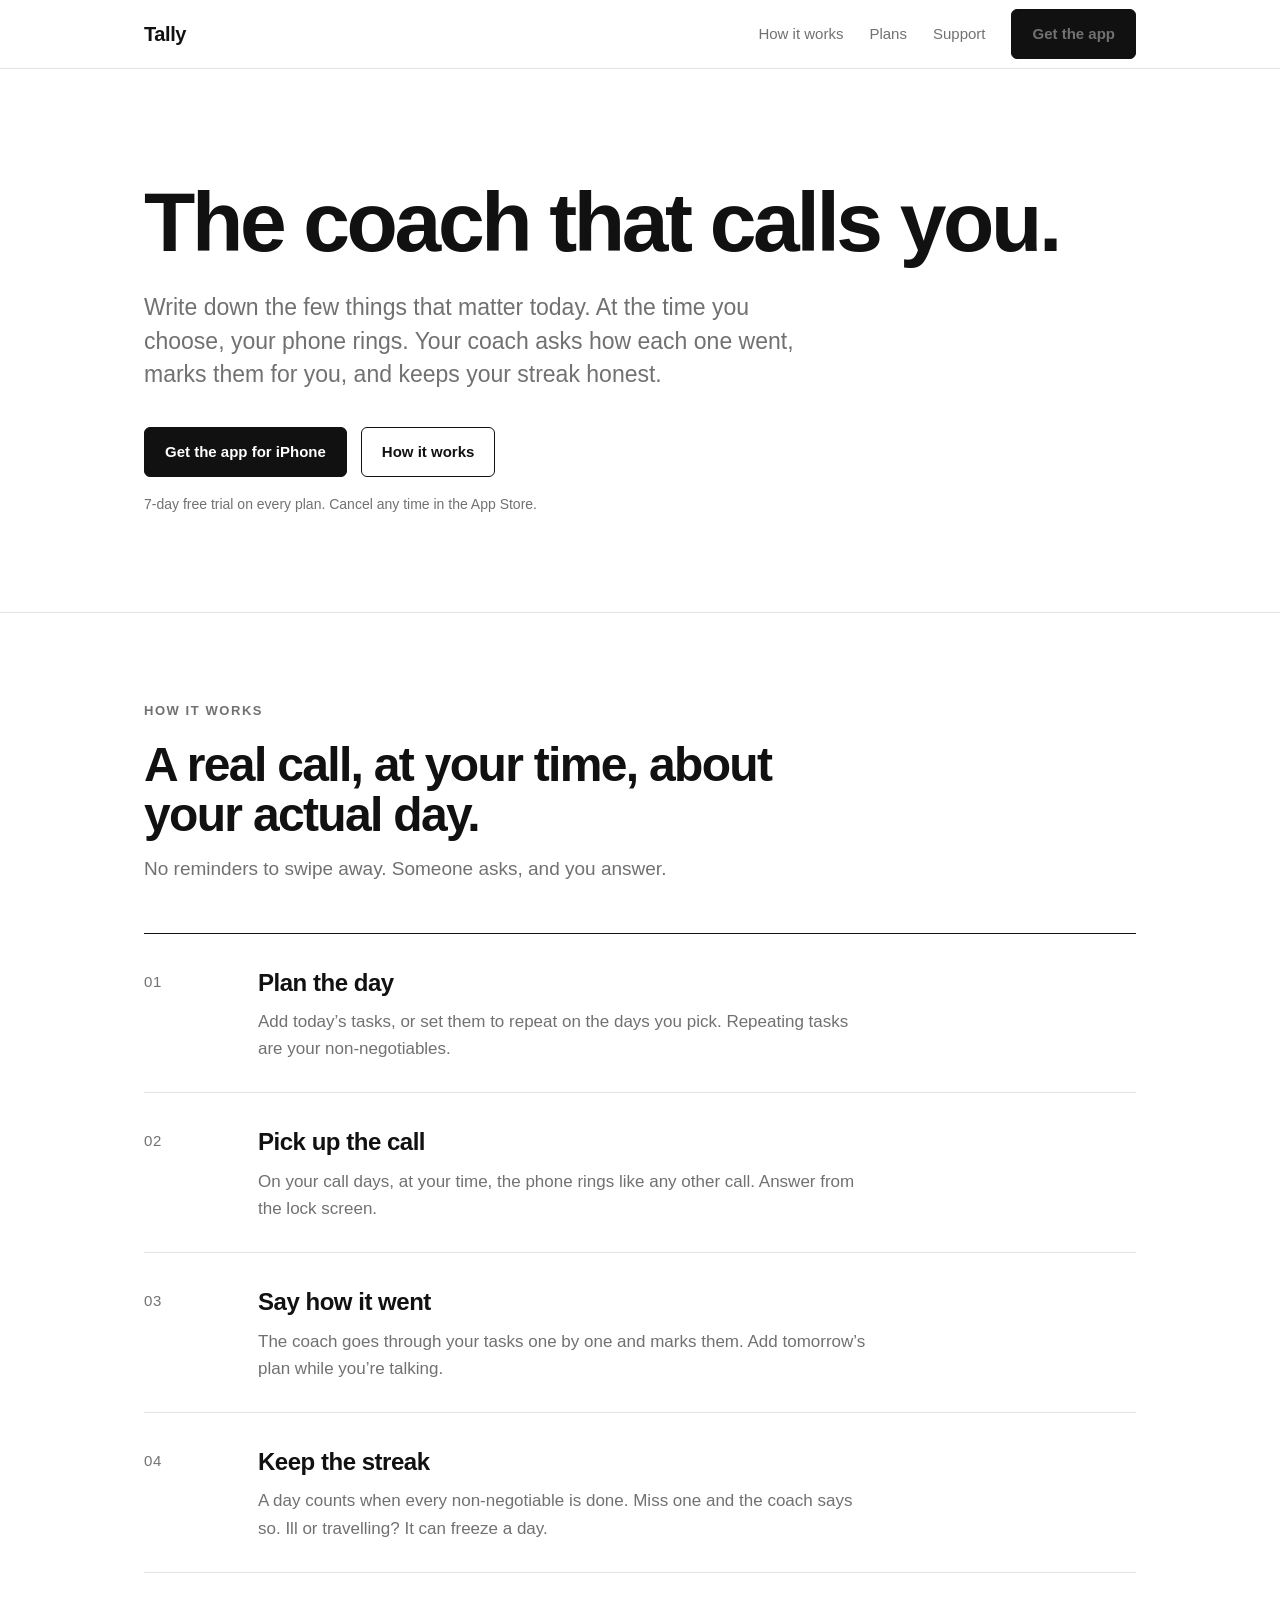
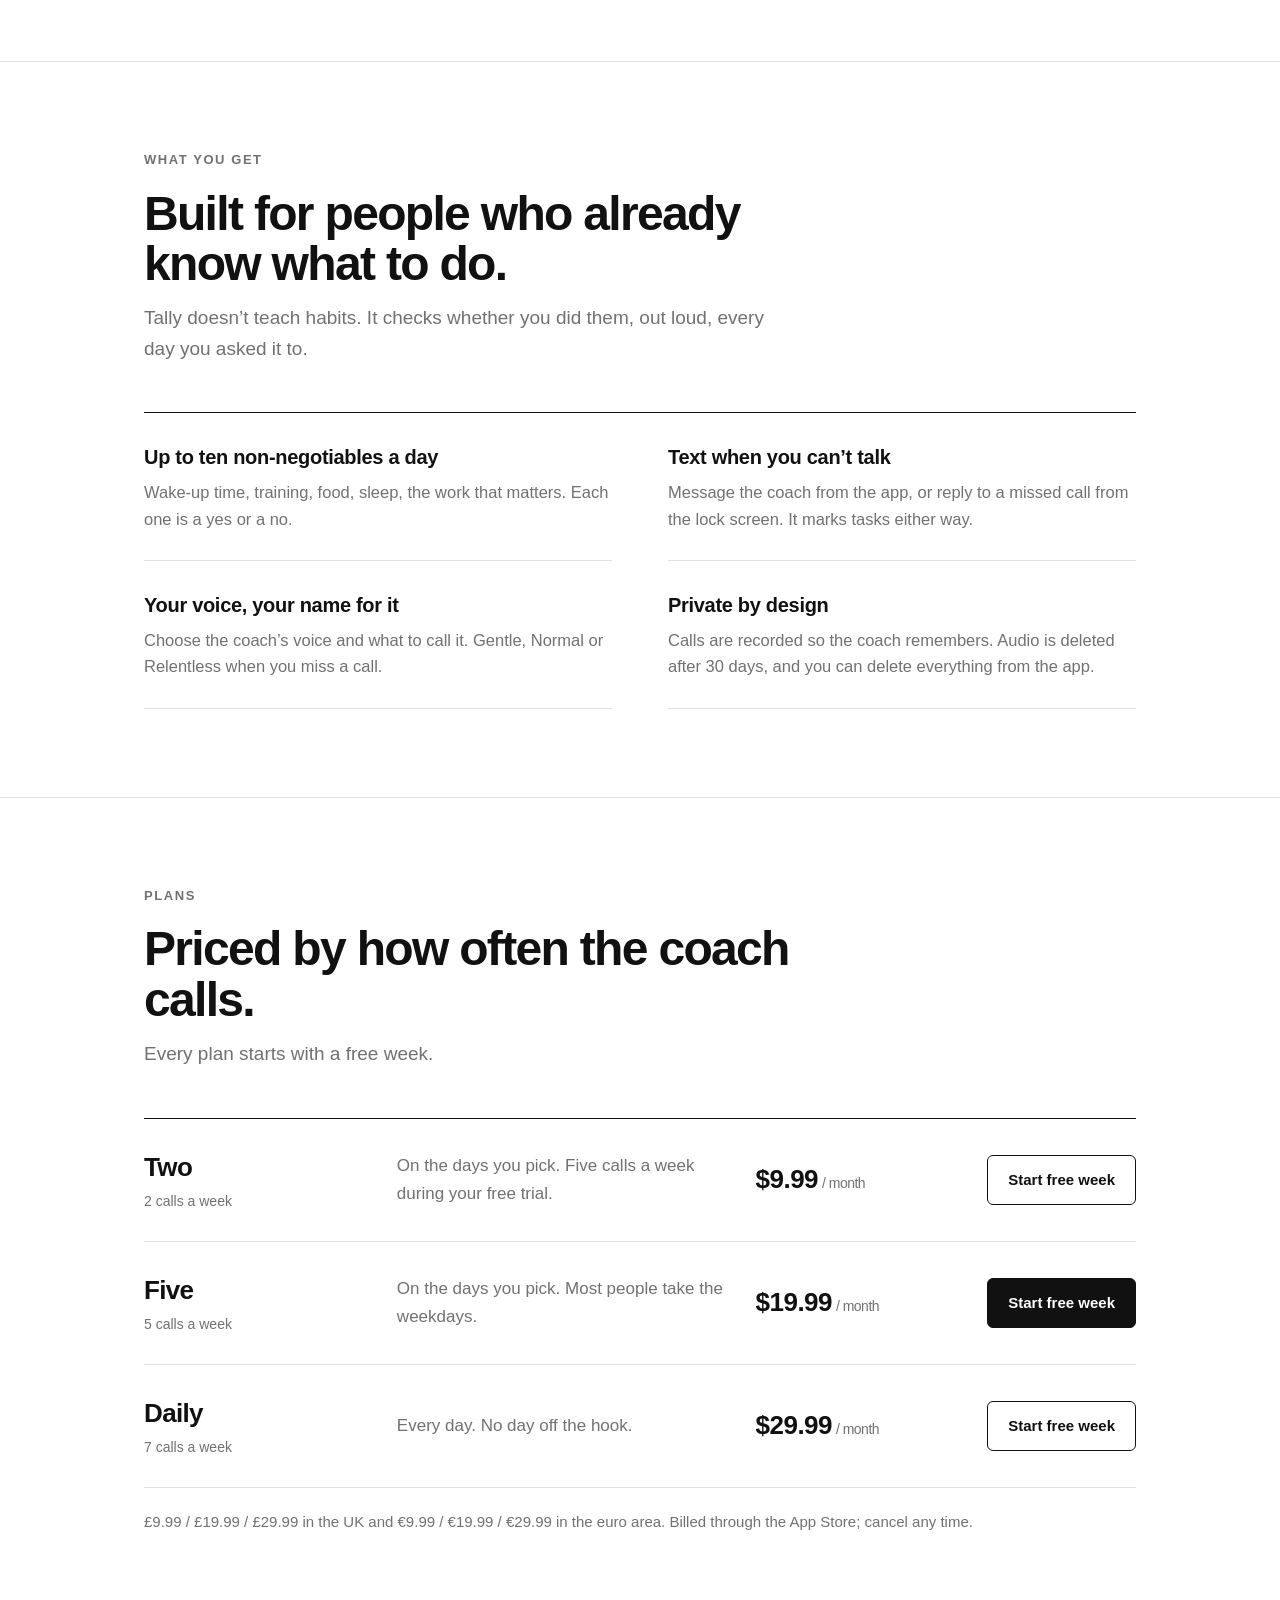
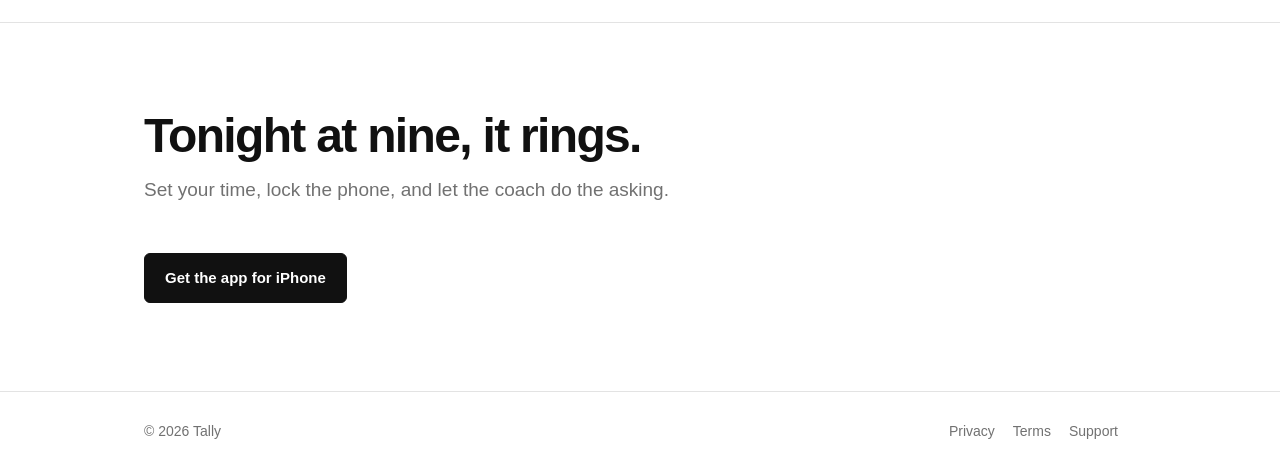
==== index.html @ 7ed28395 "Site: black-and-white type-led redesign; no phone mock, chips or dot Co-Authored-By: Claude Fable 5." ====
<!doctype html>
<html lang="en">
<head>
<meta charset="utf-8">
<meta name="viewport" content="width=device-width, initial-scale=1">
<title>Tally — the coach that calls you</title>
<meta name="description" content="Tally is a daily task tracker with an AI coach that rings you, asks how it went, and keeps your streak honest.">
<meta property="og:title" content="Tally — the coach that calls you">
<meta property="og:description" content="Plan the few things that matter. At your time, the phone rings and your coach goes through them with you.">
<link rel="stylesheet" href="style.css">
</head>
<body>
<header class="site">
  <div class="wrap">
    <a class="brand" href="index.html">Tally</a>
    <nav>
      <a class="navlink" href="#how">How it works</a>
      <a class="navlink" href="#plans">Plans</a>
      <a class="navlink" href="support.html">Support</a>
      <a class="btn" href="https://apps.apple.com/app/id6808945668">Get the app</a>
    </nav>
  </div>
</header>

<section class="hero">
  <div class="wrap">
    <h1>The coach that calls you.</h1>
    <p class="lede">Write down the few things that matter today. At the time you choose, your phone rings. Your coach asks how each one went, marks them for you, and keeps your streak honest.</p>
    <div class="actions">
      <a class="btn" href="https://apps.apple.com/app/id6808945668">Get the app for iPhone</a>
      <a class="btn ghost" href="#how">How it works</a>
    </div>
    <p class="fine">7-day free trial on every plan. Cancel any time in the App Store.</p>
  </div>
</section>

<section id="how">
  <div class="wrap">
    <p class="kicker">How it works</p>
    <h2>A real call, at your time, about your actual day.</h2>
    <p class="sub">No reminders to swipe away. Someone asks, and you answer.</p>
    <div class="steps">
      <div class="step"><div class="num">01</div><div><h3>Plan the day</h3><p>Add today’s tasks, or set them to repeat on the days you pick. Repeating tasks are your non-negotiables.</p></div></div>
      <div class="step"><div class="num">02</div><div><h3>Pick up the call</h3><p>On your call days, at your time, the phone rings like any other call. Answer from the lock screen.</p></div></div>
      <div class="step"><div class="num">03</div><div><h3>Say how it went</h3><p>The coach goes through your tasks one by one and marks them. Add tomorrow’s plan while you’re talking.</p></div></div>
      <div class="step"><div class="num">04</div><div><h3>Keep the streak</h3><p>A day counts when every non-negotiable is done. Miss one and the coach says so. Ill or travelling? It can freeze a day.</p></div></div>
    </div>
  </div>
</section>

<section>
  <div class="wrap">
    <p class="kicker">What you get</p>
    <h2>Built for people who already know what to do.</h2>
    <p class="sub">Tally doesn’t teach habits. It checks whether you did them, out loud, every day you asked it to.</p>
    <div class="facts">
      <div class="fact"><h3>Up to ten non-negotiables a day</h3><p>Wake-up time, training, food, sleep, the work that matters. Each one is a yes or a no.</p></div>
      <div class="fact"><h3>Text when you can’t talk</h3><p>Message the coach from the app, or reply to a missed call from the lock screen. It marks tasks either way.</p></div>
      <div class="fact"><h3>Your voice, your name for it</h3><p>Choose the coach’s voice and what to call it. Gentle, Normal or Relentless when you miss a call.</p></div>
      <div class="fact"><h3>Private by design</h3><p>Calls are recorded so the coach remembers. Audio is deleted after 30 days, and you can delete everything from the app.</p></div>
    </div>
  </div>
</section>

<section id="plans">
  <div class="wrap">
    <p class="kicker">Plans</p>
    <h2>Priced by how often the coach calls.</h2>
    <p class="sub">Every plan starts with a free week.</p>
    <div class="plans">
      <div class="plan">
        <div class="name">Two<small>2 calls a week</small></div>
        <div class="calls">On the days you pick. Five calls a week during your free trial.</div>
        <div class="price">$9.99<small>/ month</small></div>
        <a class="btn ghost" href="https://apps.apple.com/app/id6808945668">Start free week</a>
      </div>
      <div class="plan">
        <div class="name">Five<small>5 calls a week</small></div>
        <div class="calls">On the days you pick. Most people take the weekdays.</div>
        <div class="price">$19.99<small>/ month</small></div>
        <a class="btn" href="https://apps.apple.com/app/id6808945668">Start free week</a>
      </div>
      <div class="plan">
        <div class="name">Daily<small>7 calls a week</small></div>
        <div class="calls">Every day. No day off the hook.</div>
        <div class="price">$29.99<small>/ month</small></div>
        <a class="btn ghost" href="https://apps.apple.com/app/id6808945668">Start free week</a>
      </div>
    </div>
    <p class="trial">£9.99 / £19.99 / £29.99 in the UK and €9.99 / €19.99 / €29.99 in the euro area. Billed through the App Store; cancel any time.</p>
  </div>
</section>

<section class="closing">
  <div class="wrap">
    <h2>Tonight at nine, it rings.</h2>
    <p class="sub">Set your time, lock the phone, and let the coach do the asking.</p>
    <div class="actions"><a class="btn" href="https://apps.apple.com/app/id6808945668">Get the app for iPhone</a></div>
  </div>
</section>

<footer>
  <div class="wrap">
    <span>© 2026 Tally</span>
    <span><a href="privacy.html">Privacy</a><a href="terms.html">Terms</a><a href="support.html">Support</a></span>
  </div>
</footer>
</body>
</html>
---- style.css ----
:root { color-scheme: light dark; --fg: #111111; --muted: #717171; --bg: #ffffff; --rule: #e3e3e3; --rule-strong: #111111; }
@media (prefers-color-scheme: dark) { :root { --fg: #f2f2f2; --muted: #9a9a9a; --bg: #0d0d0d; --rule: #262626; --rule-strong: #f2f2f2; } }
* { box-sizing: border-box; }
html { scroll-behavior: smooth; }
body { margin: 0; background: var(--bg); color: var(--fg); -webkit-font-smoothing: antialiased;
  font: 17px/1.6 -apple-system, BlinkMacSystemFont, "SF Pro Text", "Helvetica Neue", Helvetica, Arial, sans-serif; }
a { color: inherit; }
.wrap { max-width: 1040px; margin: 0 auto; padding: 0 24px; }

/* header */
header.site { border-bottom: 1px solid var(--rule); background: var(--bg); }
header.site .wrap { display: flex; align-items: center; justify-content: space-between; height: 68px; gap: 16px; }
a.brand { font-weight: 800; font-size: 20px; letter-spacing: -0.02em; text-decoration: none; }
header.site nav { display: flex; align-items: center; gap: 26px; }
header.site nav a { color: var(--muted); text-decoration: none; font-size: 15px; }
header.site nav a:hover { color: var(--fg); }
.btn { display: inline-block; padding: 12px 20px; border-radius: 6px; font-weight: 600; font-size: 15px; text-decoration: none;
  background: var(--fg); color: var(--bg); border: 1px solid var(--fg); white-space: nowrap; }
.btn:hover { opacity: .88; }
.btn.ghost { background: transparent; color: var(--fg); }
@media (max-width: 640px) { header.site nav a.navlink { display: none; } }

/* hero */
.hero { padding: 112px 0 96px; border-bottom: 1px solid var(--rule); }
h1 { font-size: clamp(44px, 7.2vw, 84px); line-height: .98; letter-spacing: -0.04em; margin: 0 0 28px; font-weight: 800; max-width: 11em; }
p.lede { font-size: clamp(19px, 2.1vw, 23px); line-height: 1.45; color: var(--muted); margin: 0 0 36px; max-width: 30em; }
.actions { display: flex; gap: 14px; flex-wrap: wrap; align-items: center; }
.fine { font-size: 14px; color: var(--muted); margin: 16px 0 0; }
@media (max-width: 760px) { .hero { padding: 72px 0 64px; } }

/* sections */
section { padding: 88px 0; border-bottom: 1px solid var(--rule); }
section:last-of-type { border-bottom: 0; }
.kicker { font-size: 13px; letter-spacing: .12em; text-transform: uppercase; color: var(--muted); margin: 0 0 18px; font-weight: 600; }
h2 { font-size: clamp(30px, 4vw, 48px); line-height: 1.05; letter-spacing: -0.035em; margin: 0 0 14px; font-weight: 800; max-width: 14em; }
p.sub { color: var(--muted); font-size: 19px; margin: 0 0 48px; max-width: 34em; }

/* steps: numbered rows with rules, no boxes */
.steps { border-top: 1px solid var(--rule-strong); }
.step { display: grid; grid-template-columns: 90px 1fr; gap: 24px; padding: 30px 0; border-bottom: 1px solid var(--rule); align-items: start; }
.step .num { font-size: 15px; color: var(--muted); font-variant-numeric: tabular-nums; padding-top: 6px; letter-spacing: .04em; }
.step h3 { margin: 0 0 6px; font-size: 24px; letter-spacing: -0.02em; font-weight: 700; }
.step p { margin: 0; color: var(--muted); font-size: 17px; max-width: 36em; }
@media (max-width: 560px) { .step { grid-template-columns: 1fr; gap: 6px; } }

/* two-column facts */
.facts { display: grid; grid-template-columns: repeat(2, 1fr); gap: 0 56px; border-top: 1px solid var(--rule-strong); }
.fact { padding: 28px 0; border-bottom: 1px solid var(--rule); }
.fact h3 { margin: 0 0 6px; font-size: 20px; letter-spacing: -0.015em; font-weight: 700; }
.fact p { margin: 0; color: var(--muted); font-size: 16.5px; }
@media (max-width: 720px) { .facts { grid-template-columns: 1fr; } }

/* plans: a table with rules */
.plans { border-top: 1px solid var(--rule-strong); }
.plan { display: grid; grid-template-columns: 1.1fr 1.6fr 1fr auto; gap: 20px; align-items: center; padding: 28px 0; border-bottom: 1px solid var(--rule); }
.plan .name { font-size: 26px; font-weight: 800; letter-spacing: -0.025em; }
.plan .name small { display: block; font-size: 14px; font-weight: 500; color: var(--muted); letter-spacing: 0; margin-top: 2px; }
.plan .calls { color: var(--muted); font-size: 17px; }
.plan .price { font-size: 26px; font-weight: 700; letter-spacing: -0.02em; font-variant-numeric: tabular-nums; }
.plan .price small { font-size: 14px; color: var(--muted); font-weight: 500; margin-left: 4px; }
.plan .btn { justify-self: end; }
@media (max-width: 760px) { .plan { grid-template-columns: 1fr 1fr; } .plan .calls { grid-column: 1 / -1; } .plan .btn { justify-self: start; } }
p.trial { color: var(--muted); margin: 22px 0 0; font-size: 15px; }

/* closing */
.closing h2 { max-width: none; }
.closing .actions { margin-top: 28px; }

/* legal / text pages */
main.doc { max-width: 760px; margin: 0 auto; padding: 72px 24px 96px; }
main.doc h1 { font-size: clamp(36px, 5vw, 52px); margin-bottom: 10px; max-width: none; }
main.doc h2 { font-size: 24px; margin: 44px 0 10px; max-width: none; }
main.doc h3 { font-size: 18px; margin: 28px 0 6px; }
main.doc p.lede { font-size: 20px; margin-bottom: 8px; }
p.meta { color: var(--muted); font-size: 15px; margin: 0 0 32px; }
main.doc table { border-collapse: collapse; width: 100%; margin: 12px 0 24px; font-size: 15.5px; }
main.doc th, main.doc td { text-align: left; padding: 10px 10px 10px 0; border-bottom: 1px solid var(--rule); vertical-align: top; }
main.doc th { color: var(--muted); font-weight: 600; }
main.doc ul { padding-left: 22px; }
main.doc li { margin: 6px 0; }
main.doc a { text-decoration: underline; text-underline-offset: 3px; }
.note { padding: 18px 0; border-top: 1px solid var(--rule-strong); border-bottom: 1px solid var(--rule); font-size: 17px; }

footer { border-top: 1px solid var(--rule); color: var(--muted); font-size: 14px; }
footer .wrap { display: flex; justify-content: space-between; flex-wrap: wrap; gap: 12px; padding: 28px 24px; }
footer a { color: var(--muted); text-decoration: none; margin-right: 18px; }
footer a:hover { color: var(--fg); }
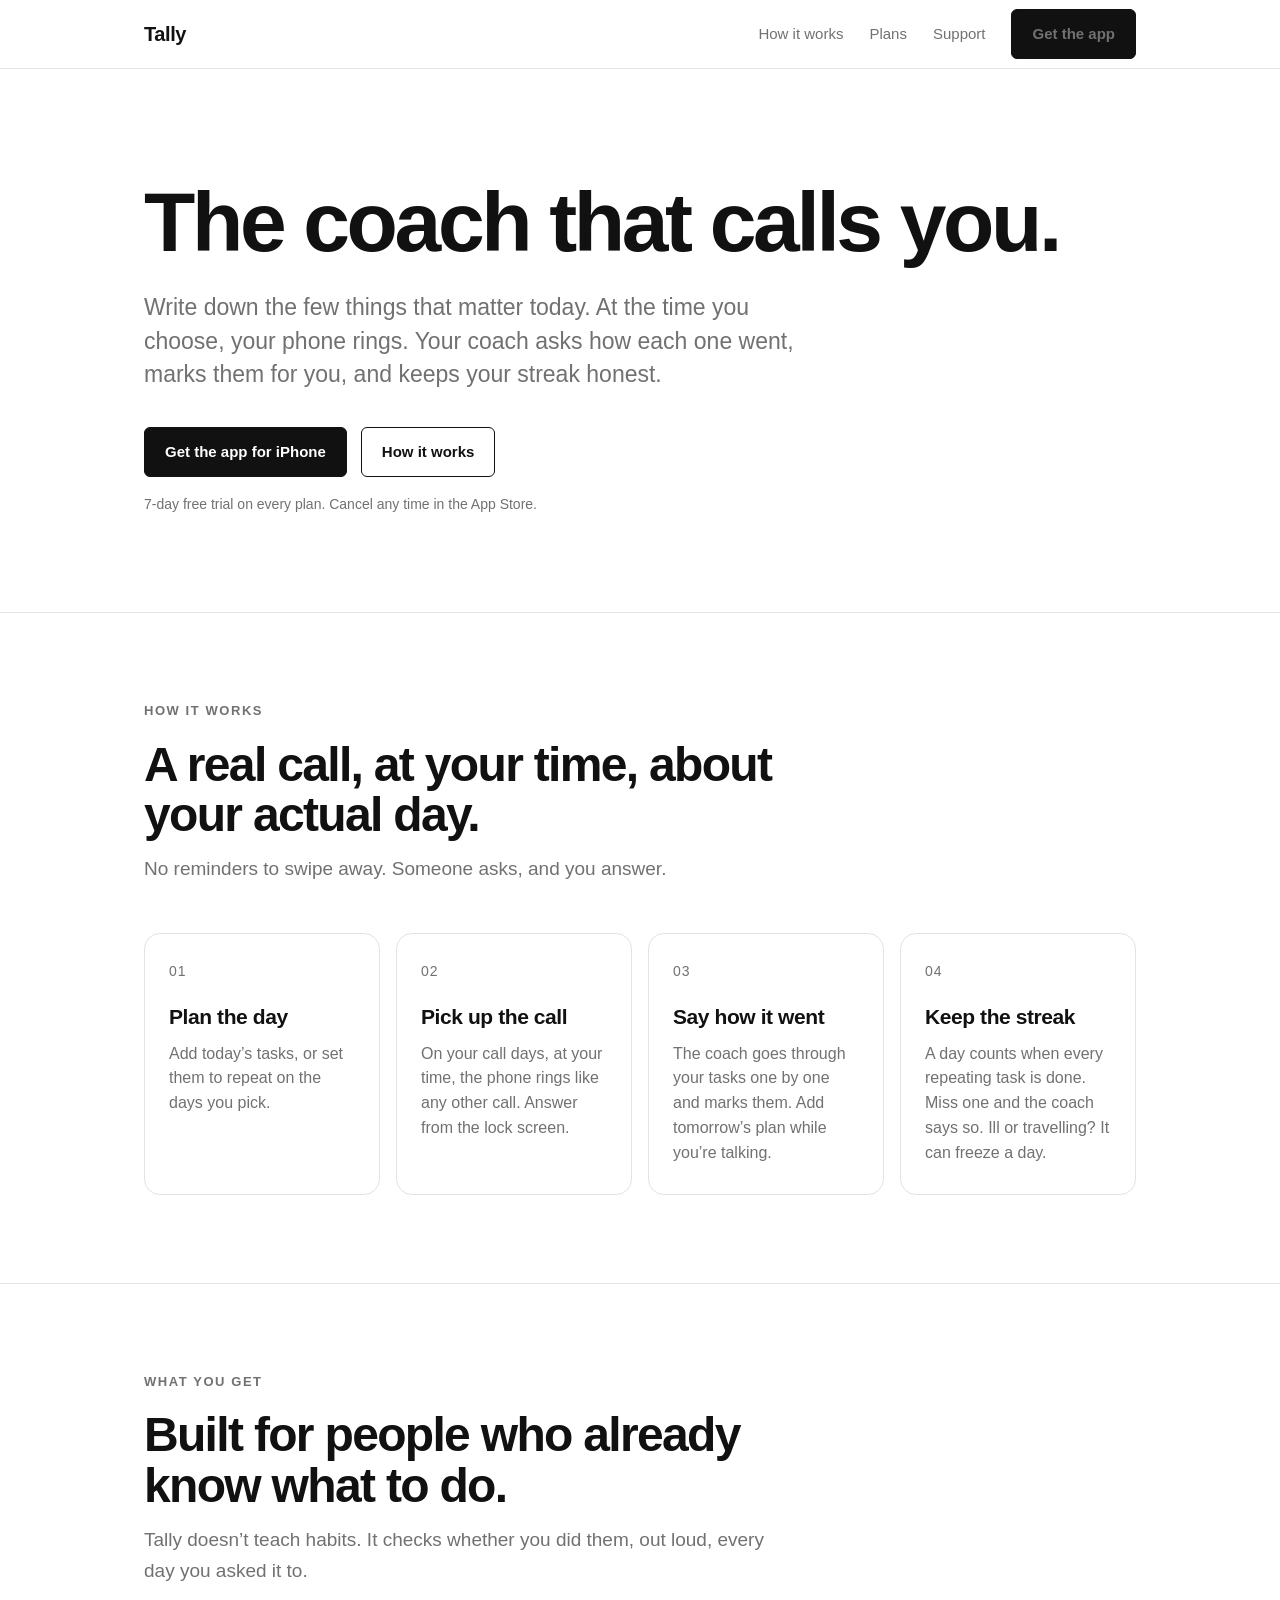
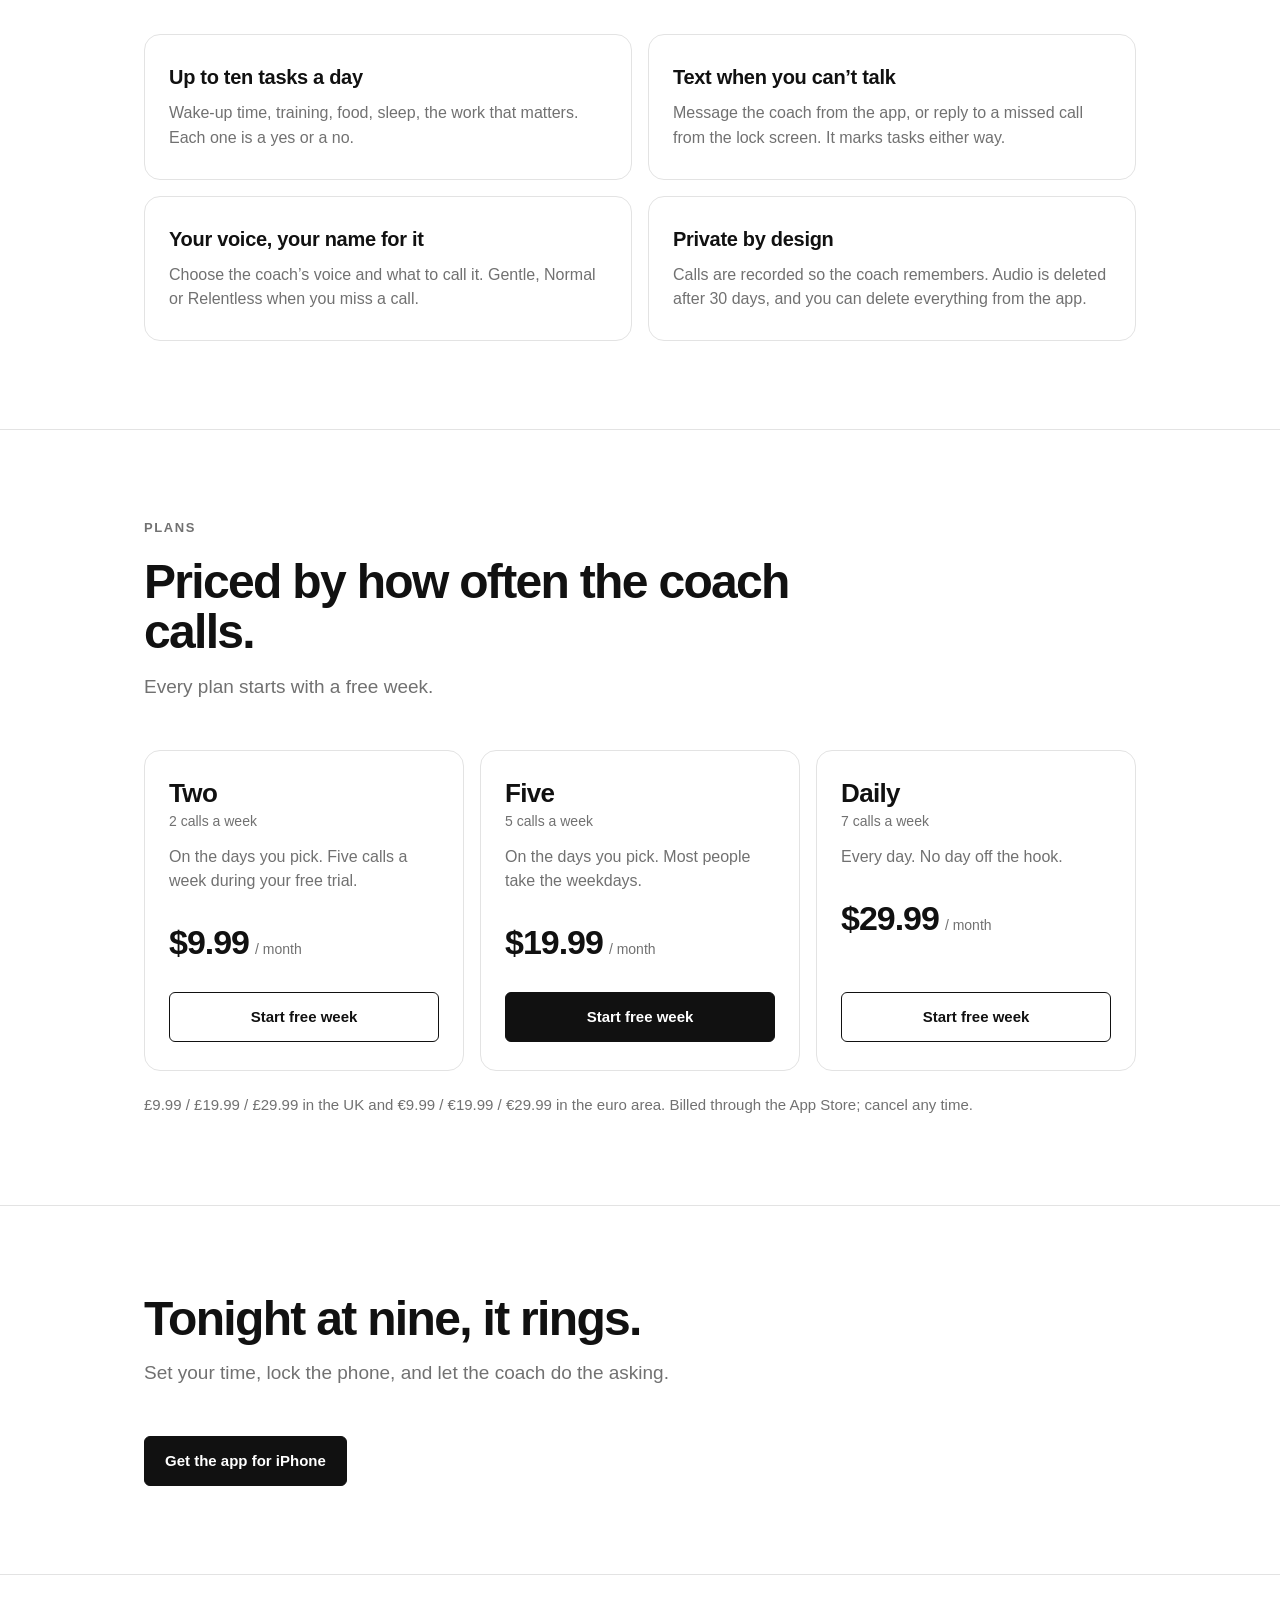
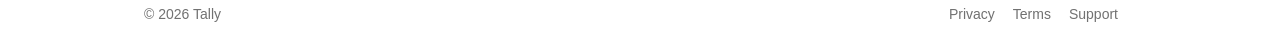
==== commit fec236e2: "Site: cards with plain numbers, fixed plan card layout, cache-busted CSS, no 'non-negotiable' wordin" ====
--- a/index.html
+++ b/index.html
@@ -7,7 +7,7 @@
 <meta name="description" content="Tally is a daily task tracker with an AI coach that rings you, asks how it went, and keeps your streak honest.">
 <meta property="og:title" content="Tally — the coach that calls you">
 <meta property="og:description" content="Plan the few things that matter. At your time, the phone rings and your coach goes through them with you.">
-<link rel="stylesheet" href="style.css">
+<link rel="stylesheet" href="style.css?v=4">
 </head>
 <body>
 <header class="site">
@@ -40,10 +40,10 @@
     <h2>A real call, at your time, about your actual day.</h2>
     <p class="sub">No reminders to swipe away. Someone asks, and you answer.</p>
     <div class="steps">
-      <div class="step"><div class="num">01</div><div><h3>Plan the day</h3><p>Add today’s tasks, or set them to repeat on the days you pick. Repeating tasks are your non-negotiables.</p></div></div>
+      <div class="step"><div class="num">01</div><div><h3>Plan the day</h3><p>Add today’s tasks, or set them to repeat on the days you pick.</p></div></div>
       <div class="step"><div class="num">02</div><div><h3>Pick up the call</h3><p>On your call days, at your time, the phone rings like any other call. Answer from the lock screen.</p></div></div>
       <div class="step"><div class="num">03</div><div><h3>Say how it went</h3><p>The coach goes through your tasks one by one and marks them. Add tomorrow’s plan while you’re talking.</p></div></div>
-      <div class="step"><div class="num">04</div><div><h3>Keep the streak</h3><p>A day counts when every non-negotiable is done. Miss one and the coach says so. Ill or travelling? It can freeze a day.</p></div></div>
+      <div class="step"><div class="num">04</div><div><h3>Keep the streak</h3><p>A day counts when every repeating task is done. Miss one and the coach says so. Ill or travelling? It can freeze a day.</p></div></div>
     </div>
   </div>
 </section>
@@ -54,7 +54,7 @@
     <h2>Built for people who already know what to do.</h2>
     <p class="sub">Tally doesn’t teach habits. It checks whether you did them, out loud, every day you asked it to.</p>
     <div class="facts">
-      <div class="fact"><h3>Up to ten non-negotiables a day</h3><p>Wake-up time, training, food, sleep, the work that matters. Each one is a yes or a no.</p></div>
+      <div class="fact"><h3>Up to ten tasks a day</h3><p>Wake-up time, training, food, sleep, the work that matters. Each one is a yes or a no.</p></div>
       <div class="fact"><h3>Text when you can’t talk</h3><p>Message the coach from the app, or reply to a missed call from the lock screen. It marks tasks either way.</p></div>
       <div class="fact"><h3>Your voice, your name for it</h3><p>Choose the coach’s voice and what to call it. Gentle, Normal or Relentless when you miss a call.</p></div>
       <div class="fact"><h3>Private by design</h3><p>Calls are recorded so the coach remembers. Audio is deleted after 30 days, and you can delete everything from the app.</p></div>
--- a/style.css
+++ b/style.css
@@ -35,31 +35,29 @@
 h2 { font-size: clamp(30px, 4vw, 48px); line-height: 1.05; letter-spacing: -0.035em; margin: 0 0 14px; font-weight: 800; max-width: 14em; }
 p.sub { color: var(--muted); font-size: 19px; margin: 0 0 48px; max-width: 34em; }
 
-/* steps: numbered rows with rules, no boxes */
-.steps { border-top: 1px solid var(--rule-strong); }
-.step { display: grid; grid-template-columns: 90px 1fr; gap: 24px; padding: 30px 0; border-bottom: 1px solid var(--rule); align-items: start; }
-.step .num { font-size: 15px; color: var(--muted); font-variant-numeric: tabular-nums; padding-top: 6px; letter-spacing: .04em; }
-.step h3 { margin: 0 0 6px; font-size: 24px; letter-spacing: -0.02em; font-weight: 700; }
-.step p { margin: 0; color: var(--muted); font-size: 17px; max-width: 36em; }
-@media (max-width: 560px) { .step { grid-template-columns: 1fr; gap: 6px; } }
+/* steps: cards, plain numbers */
+.steps { display: grid; grid-template-columns: repeat(auto-fit, minmax(230px, 1fr)); gap: 16px; }
+.step { border: 1px solid var(--rule); border-radius: 16px; padding: 26px 24px 28px; background: var(--bg); }
+.step .num { font-size: 14px; color: var(--muted); font-variant-numeric: tabular-nums; letter-spacing: .06em; margin-bottom: 18px; }
+.step h3 { margin: 0 0 8px; font-size: 21px; letter-spacing: -0.02em; font-weight: 700; }
+.step p { margin: 0; color: var(--muted); font-size: 16px; line-height: 1.55; }
 
-/* two-column facts */
-.facts { display: grid; grid-template-columns: repeat(2, 1fr); gap: 0 56px; border-top: 1px solid var(--rule-strong); }
-.fact { padding: 28px 0; border-bottom: 1px solid var(--rule); }
-.fact h3 { margin: 0 0 6px; font-size: 20px; letter-spacing: -0.015em; font-weight: 700; }
-.fact p { margin: 0; color: var(--muted); font-size: 16.5px; }
+/* facts: cards */
+.facts { display: grid; grid-template-columns: repeat(2, 1fr); gap: 16px; }
+.fact { border: 1px solid var(--rule); border-radius: 16px; padding: 26px 24px 28px; background: var(--bg); }
+.fact h3 { margin: 0 0 8px; font-size: 20px; letter-spacing: -0.015em; font-weight: 700; }
+.fact p { margin: 0; color: var(--muted); font-size: 16px; line-height: 1.55; }
 @media (max-width: 720px) { .facts { grid-template-columns: 1fr; } }
 
-/* plans: a table with rules */
-.plans { border-top: 1px solid var(--rule-strong); }
-.plan { display: grid; grid-template-columns: 1.1fr 1.6fr 1fr auto; gap: 20px; align-items: center; padding: 28px 0; border-bottom: 1px solid var(--rule); }
-.plan .name { font-size: 26px; font-weight: 800; letter-spacing: -0.025em; }
-.plan .name small { display: block; font-size: 14px; font-weight: 500; color: var(--muted); letter-spacing: 0; margin-top: 2px; }
-.plan .calls { color: var(--muted); font-size: 17px; }
-.plan .price { font-size: 26px; font-weight: 700; letter-spacing: -0.02em; font-variant-numeric: tabular-nums; }
-.plan .price small { font-size: 14px; color: var(--muted); font-weight: 500; margin-left: 4px; }
-.plan .btn { justify-self: end; }
-@media (max-width: 760px) { .plan { grid-template-columns: 1fr 1fr; } .plan .calls { grid-column: 1 / -1; } .plan .btn { justify-self: start; } }
+/* plans: cards */
+.plans { display: grid; grid-template-columns: repeat(auto-fit, minmax(260px, 1fr)); gap: 16px; align-items: stretch; }
+.plan { border: 1px solid var(--rule); border-radius: 16px; padding: 28px 24px; background: var(--bg); display: flex; flex-direction: column; }
+.plan .name { font-size: 26px; font-weight: 800; letter-spacing: -0.025em; line-height: 1.1; }
+.plan .name small { display: block; font-size: 14px; font-weight: 500; color: var(--muted); letter-spacing: 0; margin-top: 6px; }
+.plan .calls { color: var(--muted); font-size: 16px; margin: 16px 0 22px; line-height: 1.5; }
+.plan .price { font-size: 34px; font-weight: 800; letter-spacing: -0.03em; font-variant-numeric: tabular-nums; margin-bottom: 22px; }
+.plan .price small { font-size: 14px; color: var(--muted); font-weight: 500; margin-left: 6px; letter-spacing: 0; }
+.plan .btn { margin-top: auto; text-align: center; }
 p.trial { color: var(--muted); margin: 22px 0 0; font-size: 15px; }
 
 /* closing */
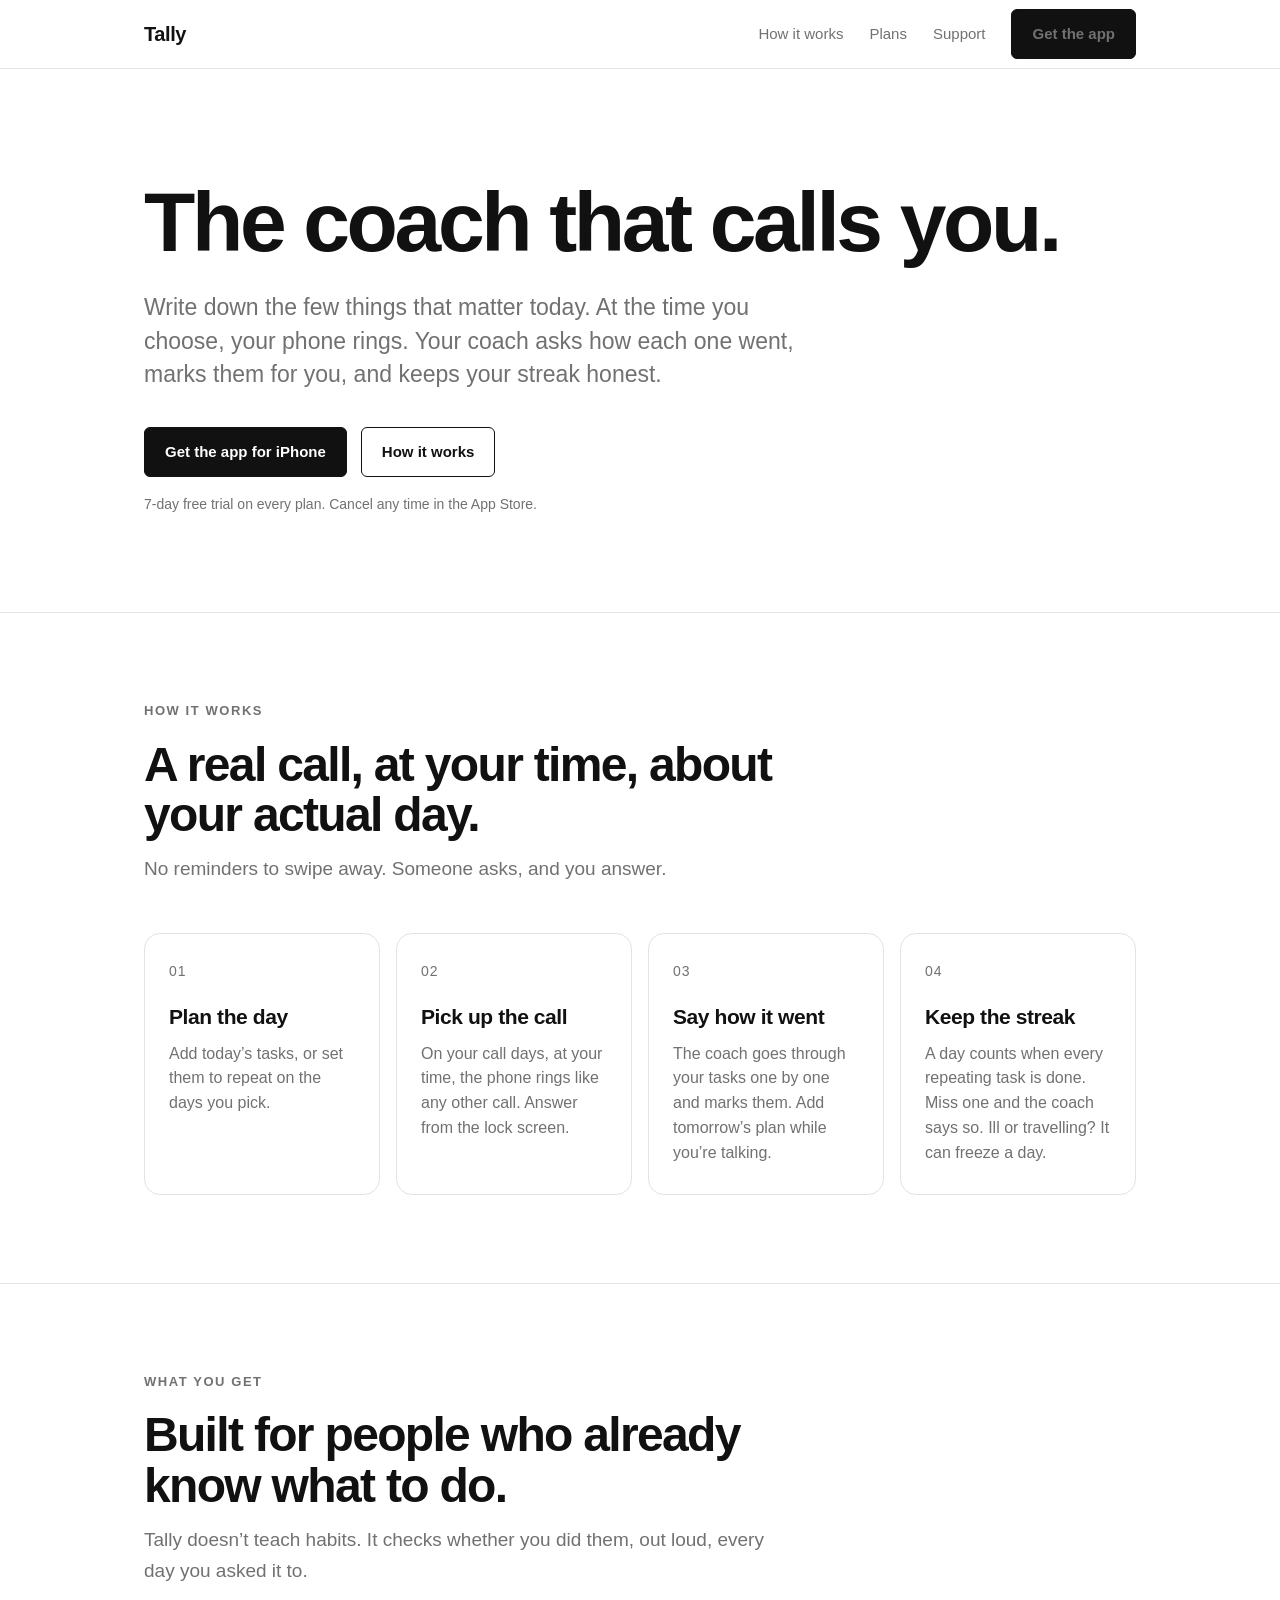
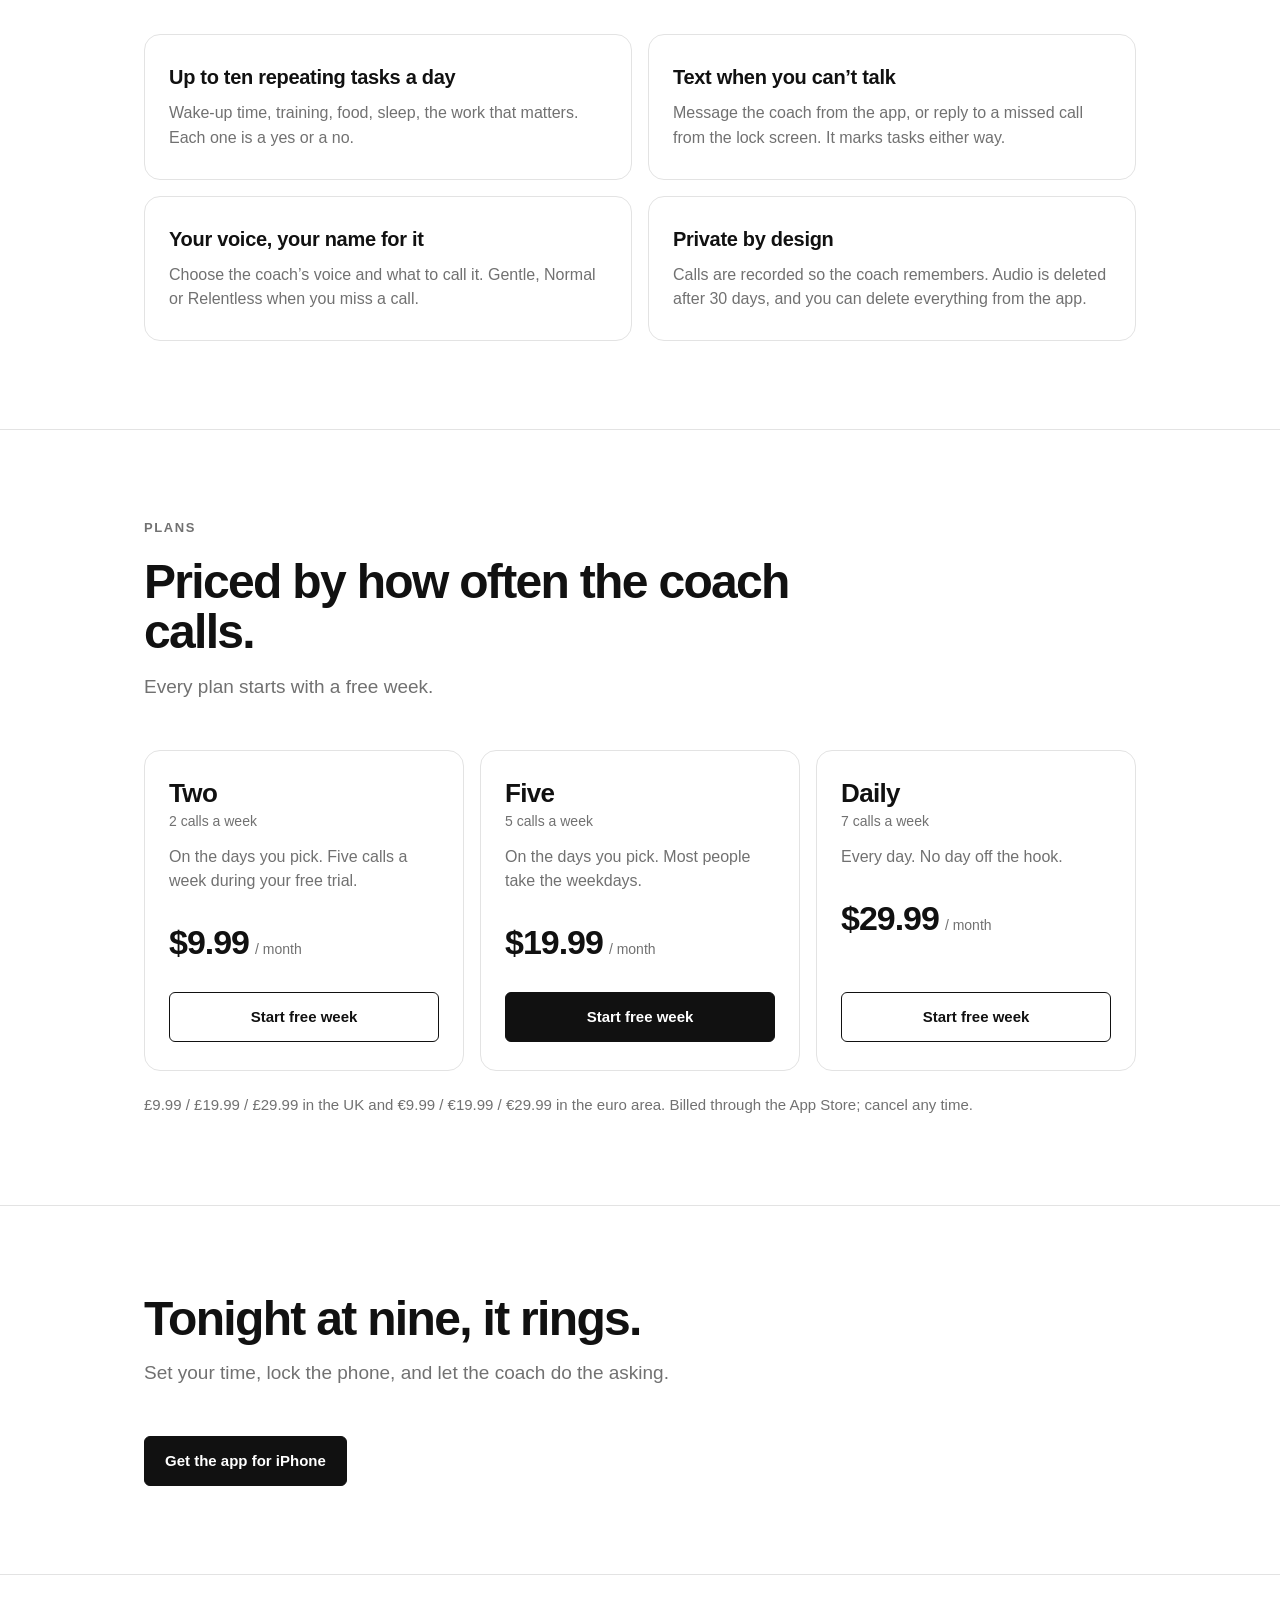
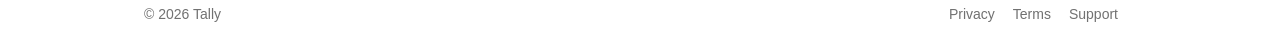
==== commit 8f776c0b: "Home: the cap is on repeating tasks Co-Authored-By: Claude Fable 5.1 <noreply@anthropic.com>" ====
--- a/index.html
+++ b/index.html
@@ -54,7 +54,7 @@
     <h2>Built for people who already know what to do.</h2>
     <p class="sub">Tally doesn’t teach habits. It checks whether you did them, out loud, every day you asked it to.</p>
     <div class="facts">
-      <div class="fact"><h3>Up to ten tasks a day</h3><p>Wake-up time, training, food, sleep, the work that matters. Each one is a yes or a no.</p></div>
+      <div class="fact"><h3>Up to ten repeating tasks a day</h3><p>Wake-up time, training, food, sleep, the work that matters. Each one is a yes or a no.</p></div>
       <div class="fact"><h3>Text when you can’t talk</h3><p>Message the coach from the app, or reply to a missed call from the lock screen. It marks tasks either way.</p></div>
       <div class="fact"><h3>Your voice, your name for it</h3><p>Choose the coach’s voice and what to call it. Gentle, Normal or Relentless when you miss a call.</p></div>
       <div class="fact"><h3>Private by design</h3><p>Calls are recorded so the coach remembers. Audio is deleted after 30 days, and you can delete everything from the app.</p></div>
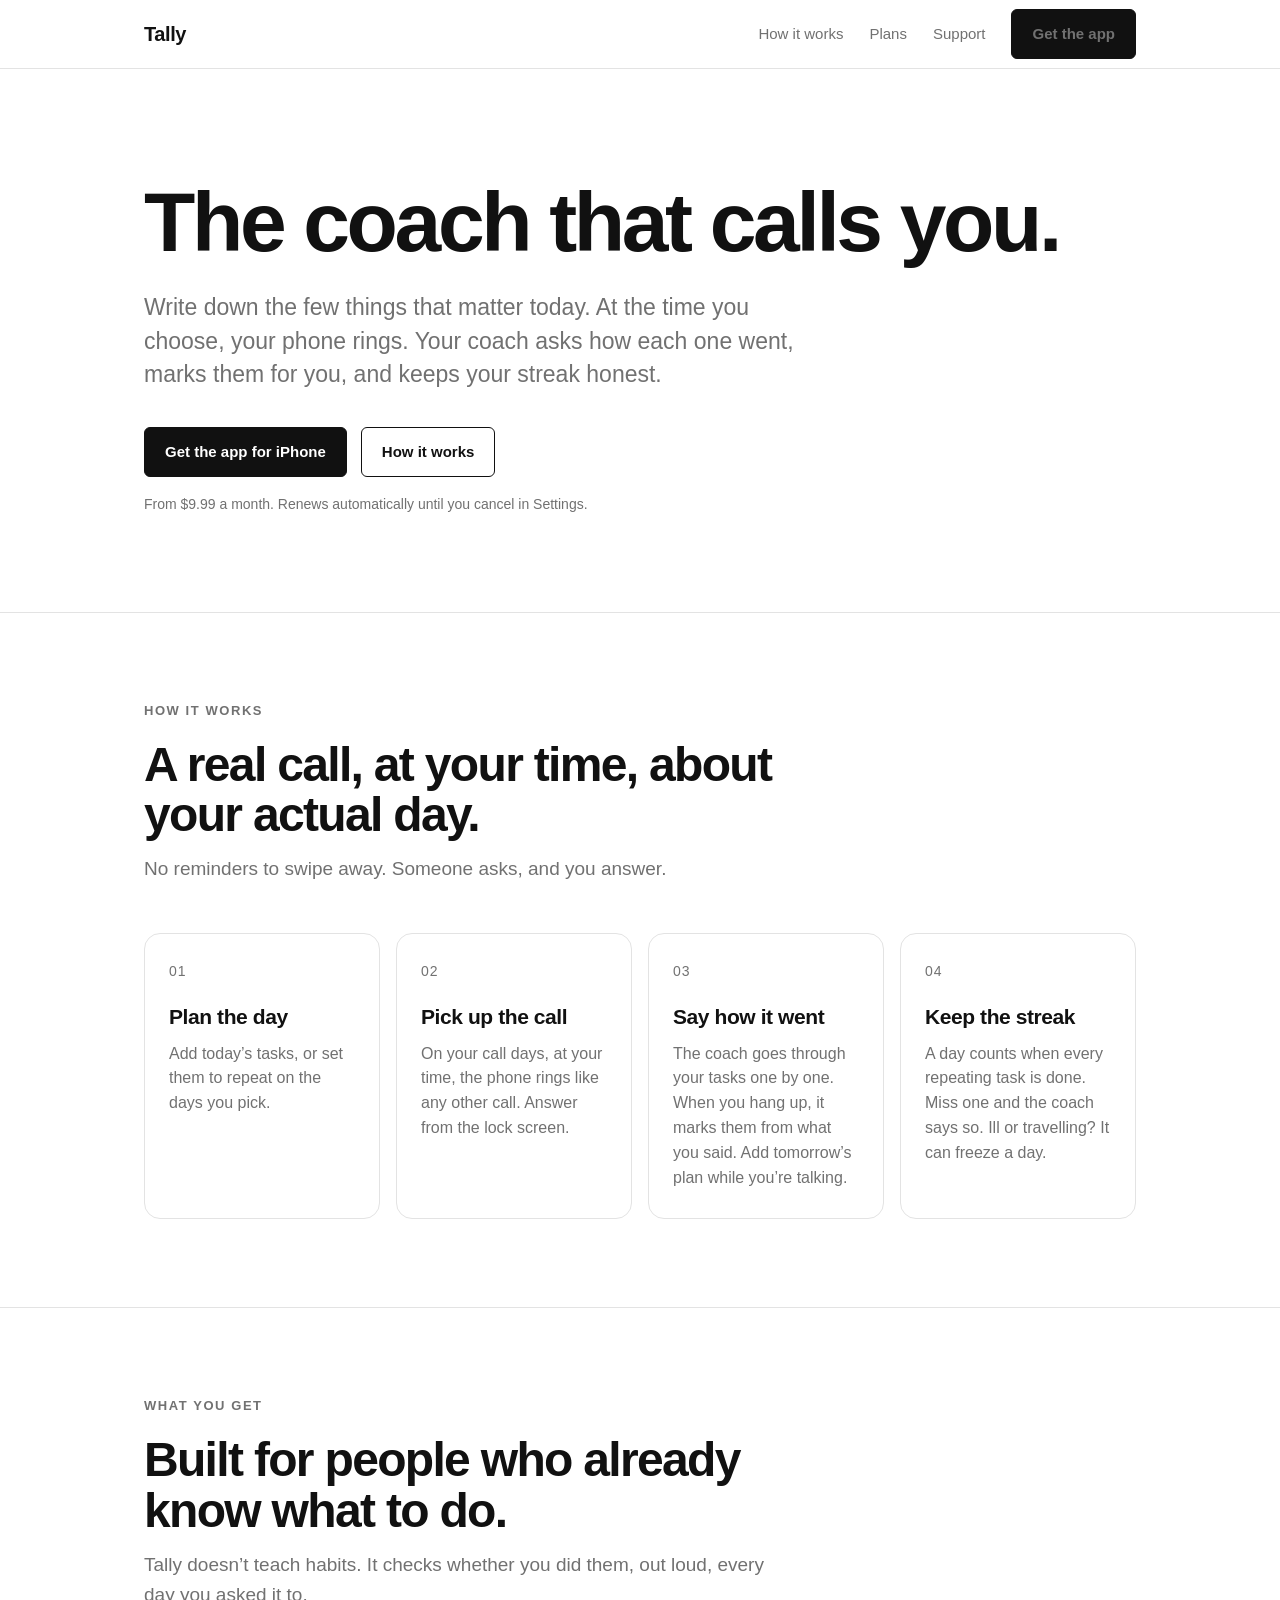
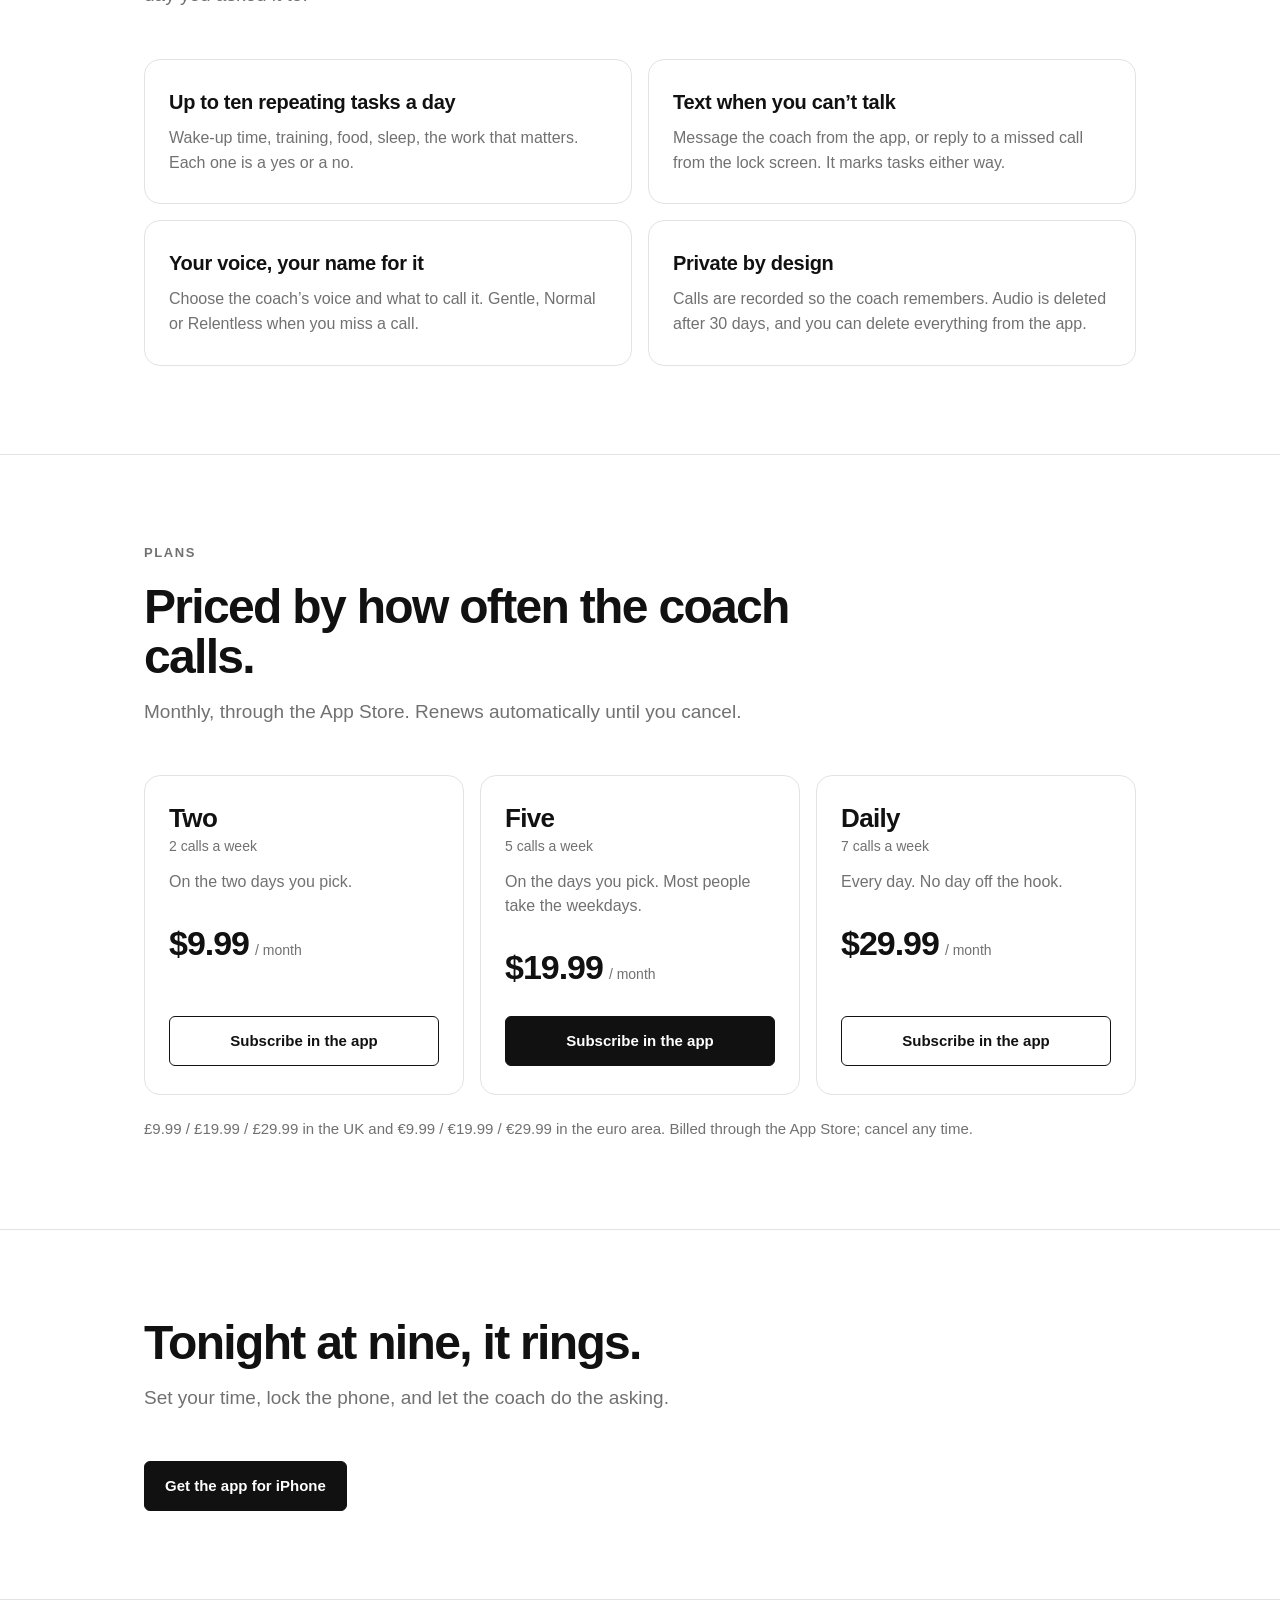
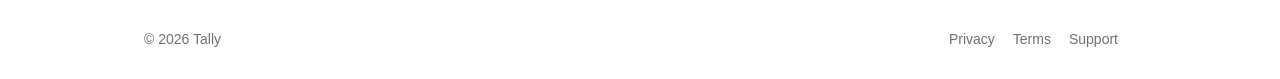
==== commit 4a36caa6: "Site: no free trial (decision 50); tasks marked after the call (decision 46) Co-Authored-By: Claude " ====
--- a/index.html
+++ b/index.html
@@ -30,7 +30,7 @@
       <a class="btn" href="https://apps.apple.com/app/id6808945668">Get the app for iPhone</a>
       <a class="btn ghost" href="#how">How it works</a>
     </div>
-    <p class="fine">7-day free trial on every plan. Cancel any time in the App Store.</p>
+    <p class="fine">From $9.99 a month. Renews automatically until you cancel in Settings.</p>
   </div>
 </section>
 
@@ -42,7 +42,7 @@
     <div class="steps">
       <div class="step"><div class="num">01</div><div><h3>Plan the day</h3><p>Add today’s tasks, or set them to repeat on the days you pick.</p></div></div>
       <div class="step"><div class="num">02</div><div><h3>Pick up the call</h3><p>On your call days, at your time, the phone rings like any other call. Answer from the lock screen.</p></div></div>
-      <div class="step"><div class="num">03</div><div><h3>Say how it went</h3><p>The coach goes through your tasks one by one and marks them. Add tomorrow’s plan while you’re talking.</p></div></div>
+      <div class="step"><div class="num">03</div><div><h3>Say how it went</h3><p>The coach goes through your tasks one by one. When you hang up, it marks them from what you said. Add tomorrow’s plan while you’re talking.</p></div></div>
       <div class="step"><div class="num">04</div><div><h3>Keep the streak</h3><p>A day counts when every repeating task is done. Miss one and the coach says so. Ill or travelling? It can freeze a day.</p></div></div>
     </div>
   </div>
@@ -66,25 +66,25 @@
   <div class="wrap">
     <p class="kicker">Plans</p>
     <h2>Priced by how often the coach calls.</h2>
-    <p class="sub">Every plan starts with a free week.</p>
+    <p class="sub">Monthly, through the App Store. Renews automatically until you cancel.</p>
     <div class="plans">
       <div class="plan">
         <div class="name">Two<small>2 calls a week</small></div>
-        <div class="calls">On the days you pick. Five calls a week during your free trial.</div>
+        <div class="calls">On the two days you pick.</div>
         <div class="price">$9.99<small>/ month</small></div>
-        <a class="btn ghost" href="https://apps.apple.com/app/id6808945668">Start free week</a>
+        <a class="btn ghost" href="https://apps.apple.com/app/id6808945668">Subscribe in the app</a>
       </div>
       <div class="plan">
         <div class="name">Five<small>5 calls a week</small></div>
         <div class="calls">On the days you pick. Most people take the weekdays.</div>
         <div class="price">$19.99<small>/ month</small></div>
-        <a class="btn" href="https://apps.apple.com/app/id6808945668">Start free week</a>
+        <a class="btn" href="https://apps.apple.com/app/id6808945668">Subscribe in the app</a>
       </div>
       <div class="plan">
         <div class="name">Daily<small>7 calls a week</small></div>
         <div class="calls">Every day. No day off the hook.</div>
         <div class="price">$29.99<small>/ month</small></div>
-        <a class="btn ghost" href="https://apps.apple.com/app/id6808945668">Start free week</a>
+        <a class="btn ghost" href="https://apps.apple.com/app/id6808945668">Subscribe in the app</a>
       </div>
     </div>
     <p class="trial">£9.99 / £19.99 / £29.99 in the UK and €9.99 / €19.99 / €29.99 in the euro area. Billed through the App Store; cancel any time.</p>
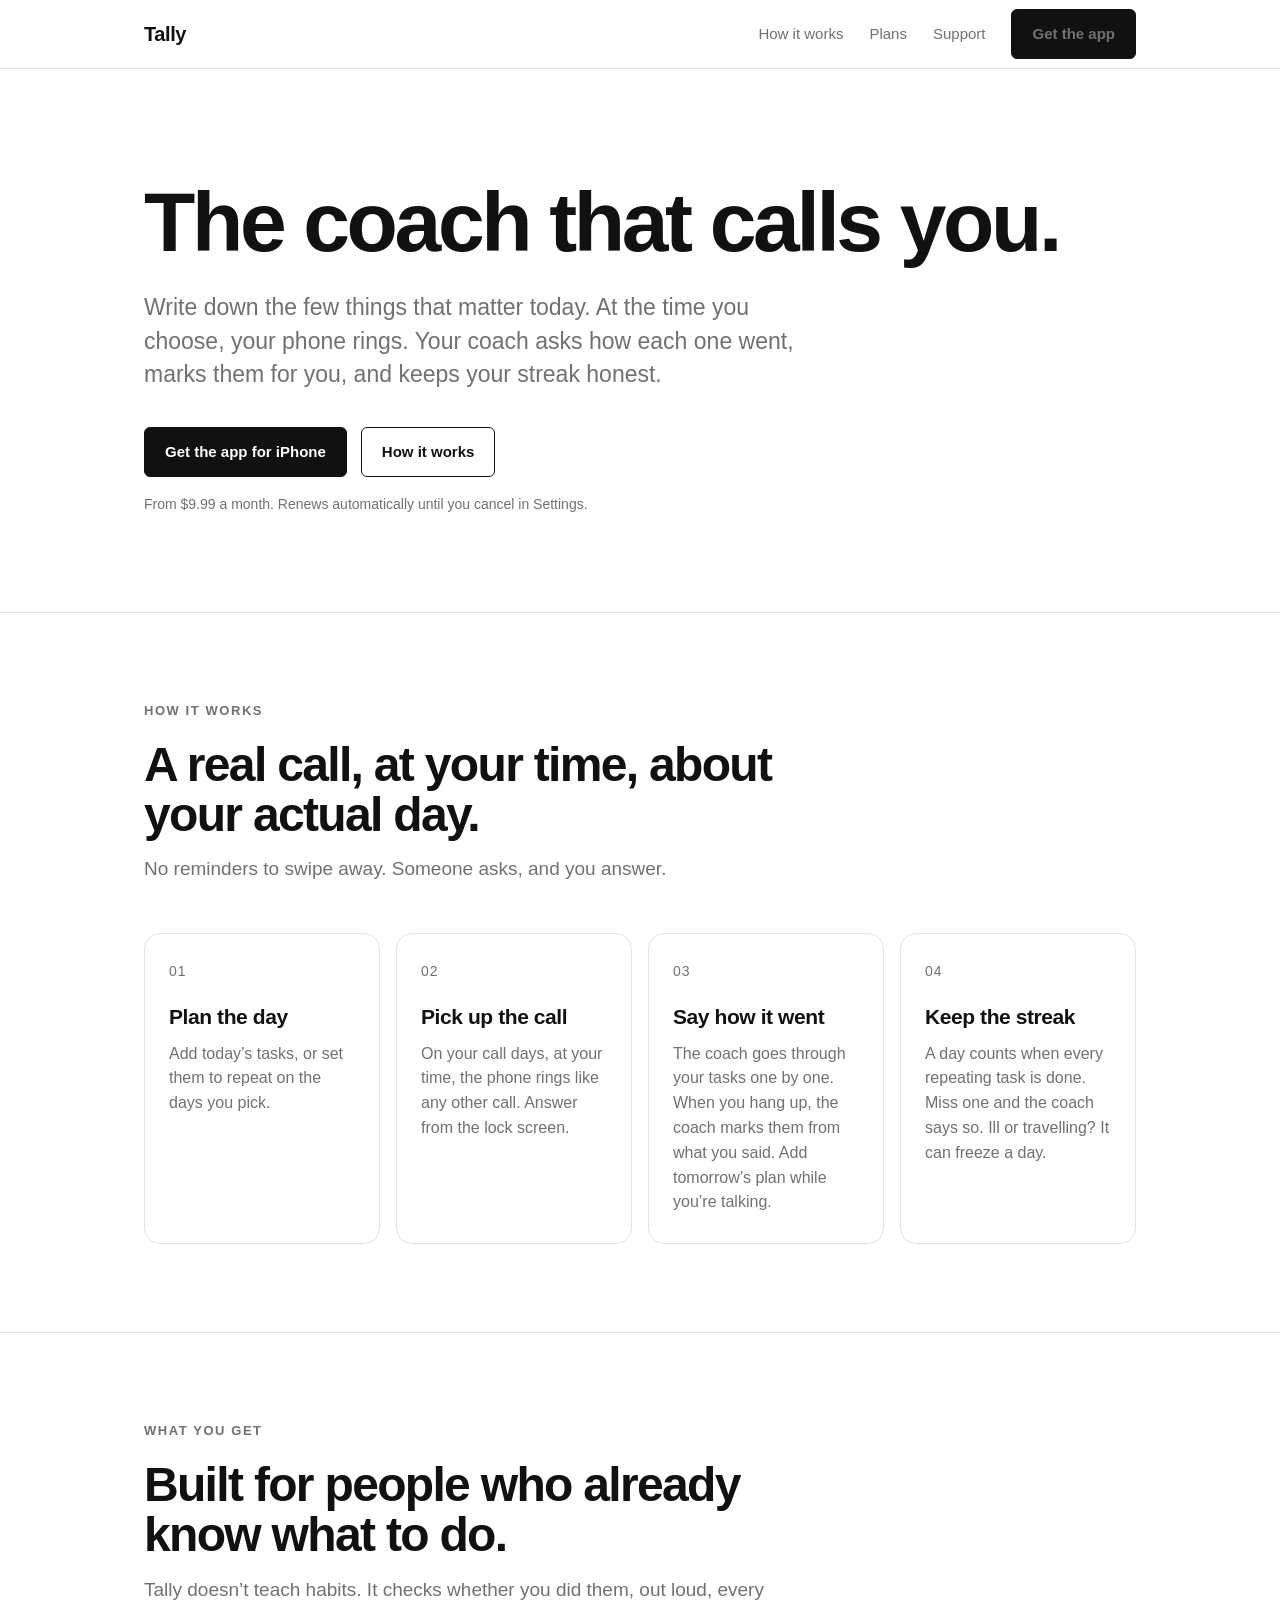
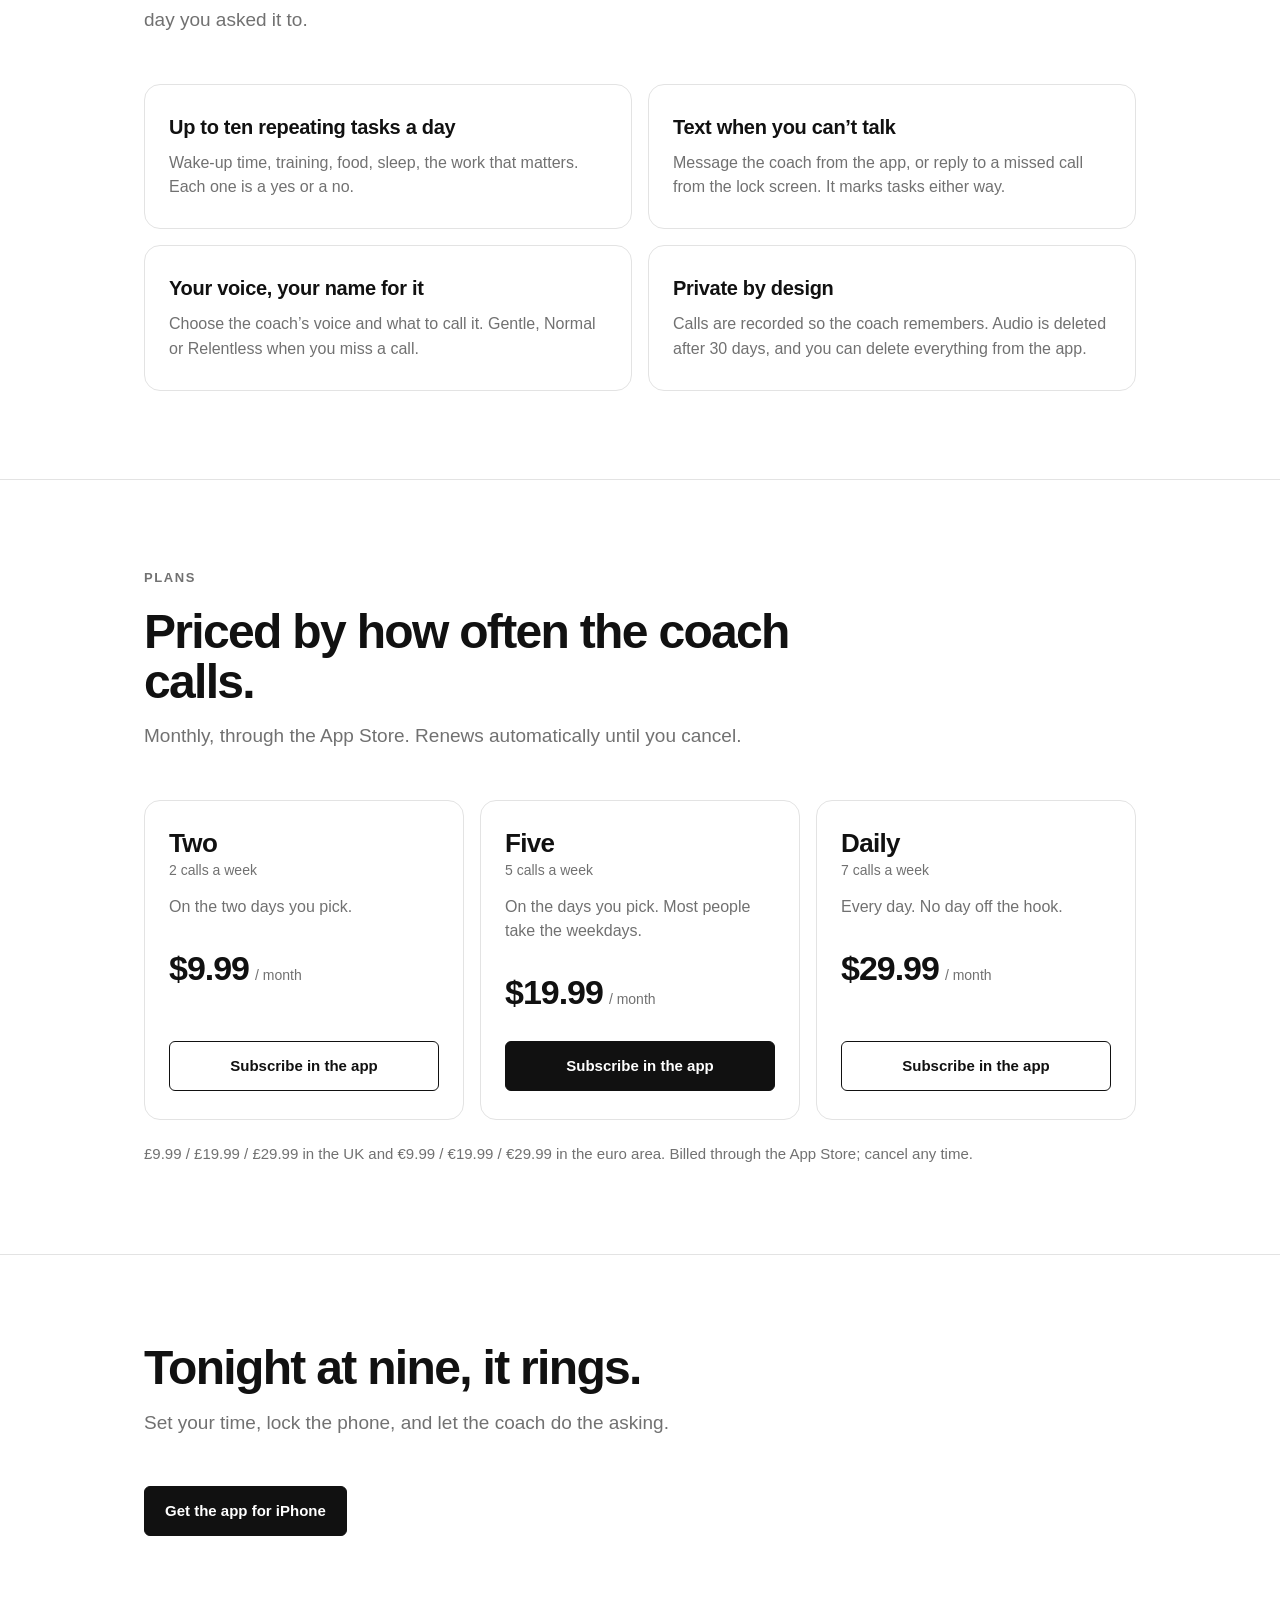
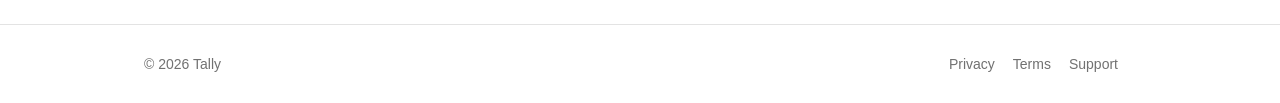
==== commit 5bfb414b: "Site: review fixes (class rename, clearer subject) Co-Authored-By: Claude Opus 5.5 <noreply@anthropi" ====
--- a/index.html
+++ b/index.html
@@ -42,7 +42,7 @@
     <div class="steps">
       <div class="step"><div class="num">01</div><div><h3>Plan the day</h3><p>Add today’s tasks, or set them to repeat on the days you pick.</p></div></div>
       <div class="step"><div class="num">02</div><div><h3>Pick up the call</h3><p>On your call days, at your time, the phone rings like any other call. Answer from the lock screen.</p></div></div>
-      <div class="step"><div class="num">03</div><div><h3>Say how it went</h3><p>The coach goes through your tasks one by one. When you hang up, it marks them from what you said. Add tomorrow’s plan while you’re talking.</p></div></div>
+      <div class="step"><div class="num">03</div><div><h3>Say how it went</h3><p>The coach goes through your tasks one by one. When you hang up, the coach marks them from what you said. Add tomorrow’s plan while you’re talking.</p></div></div>
       <div class="step"><div class="num">04</div><div><h3>Keep the streak</h3><p>A day counts when every repeating task is done. Miss one and the coach says so. Ill or travelling? It can freeze a day.</p></div></div>
     </div>
   </div>
@@ -87,7 +87,7 @@
         <a class="btn ghost" href="https://apps.apple.com/app/id6808945668">Subscribe in the app</a>
       </div>
     </div>
-    <p class="trial">£9.99 / £19.99 / £29.99 in the UK and €9.99 / €19.99 / €29.99 in the euro area. Billed through the App Store; cancel any time.</p>
+    <p class="local-prices">£9.99 / £19.99 / £29.99 in the UK and €9.99 / €19.99 / €29.99 in the euro area. Billed through the App Store; cancel any time.</p>
   </div>
 </section>
 
--- a/style.css
+++ b/style.css
@@ -58,7 +58,7 @@
 .plan .price { font-size: 34px; font-weight: 800; letter-spacing: -0.03em; font-variant-numeric: tabular-nums; margin-bottom: 22px; }
 .plan .price small { font-size: 14px; color: var(--muted); font-weight: 500; margin-left: 6px; letter-spacing: 0; }
 .plan .btn { margin-top: auto; text-align: center; }
-p.trial { color: var(--muted); margin: 22px 0 0; font-size: 15px; }
+p.local-prices { color: var(--muted); margin: 22px 0 0; font-size: 15px; }
 
 /* closing */
 .closing h2 { max-width: none; }
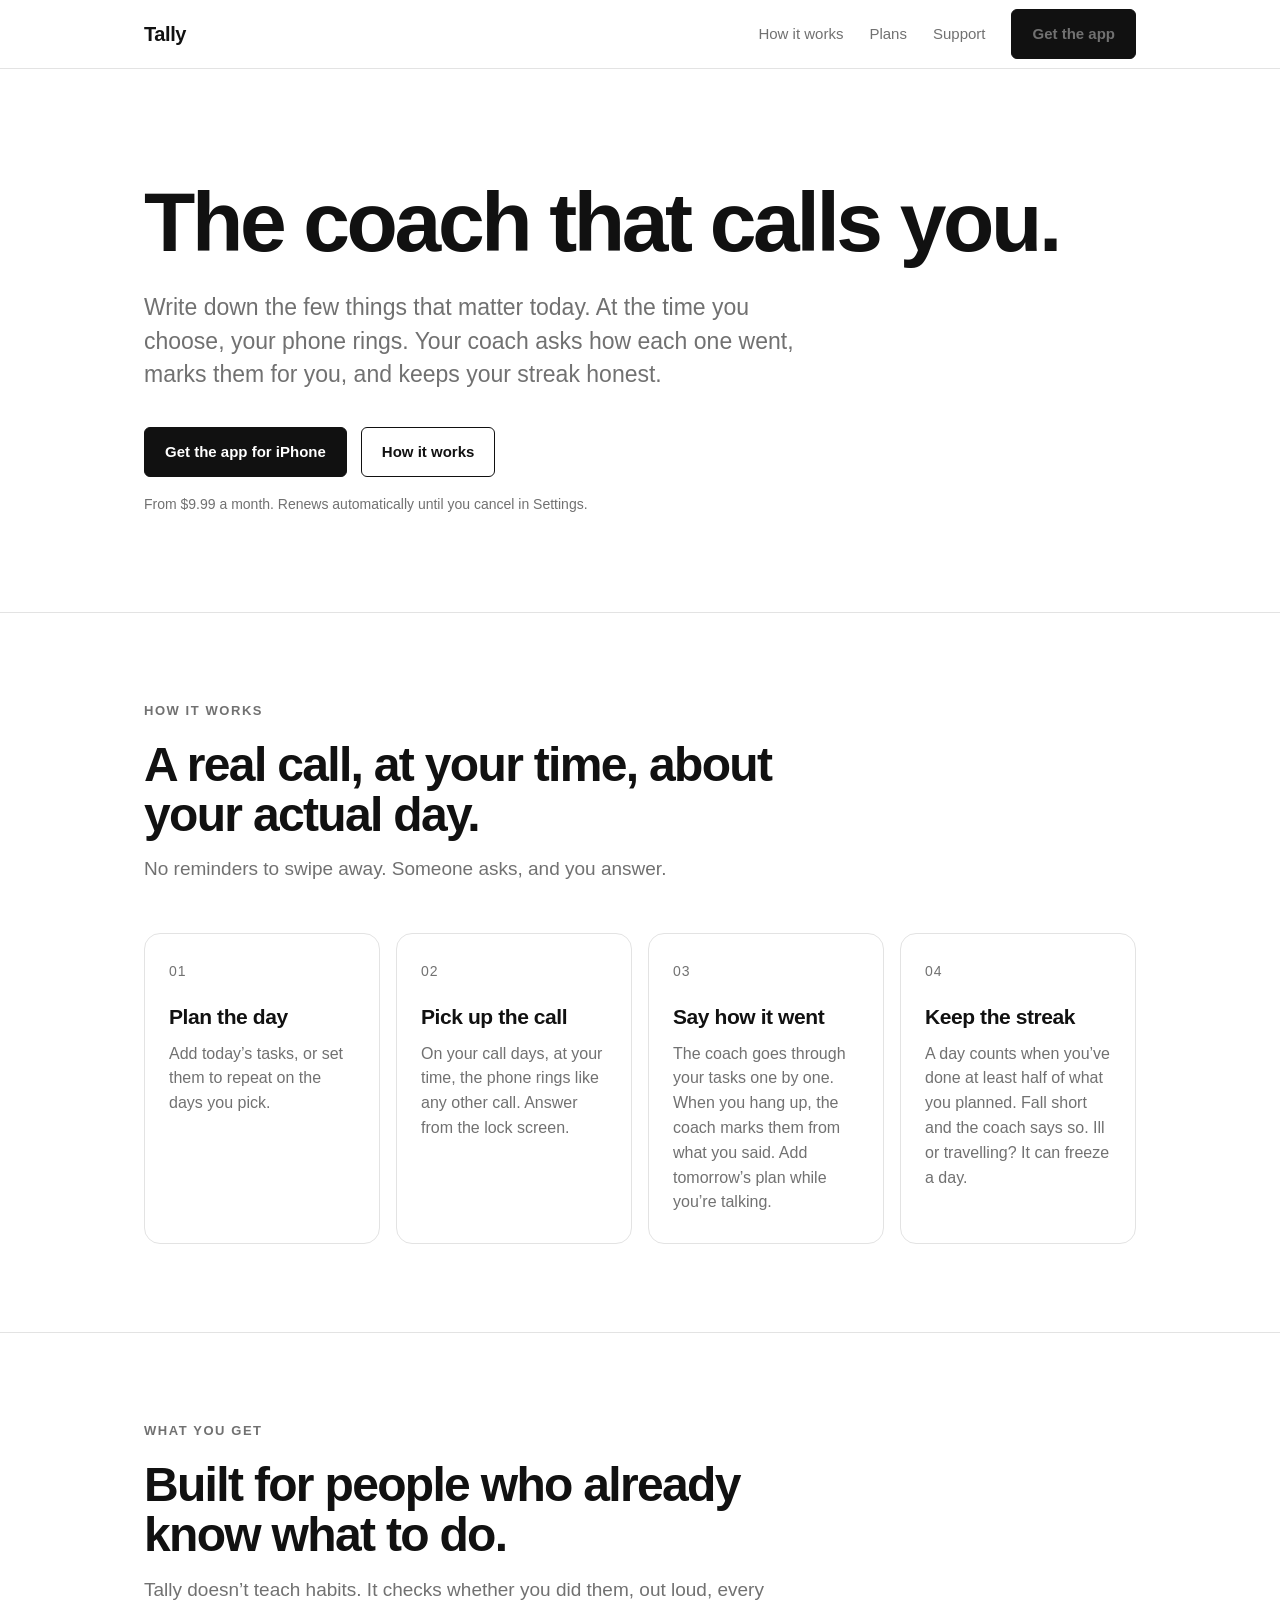
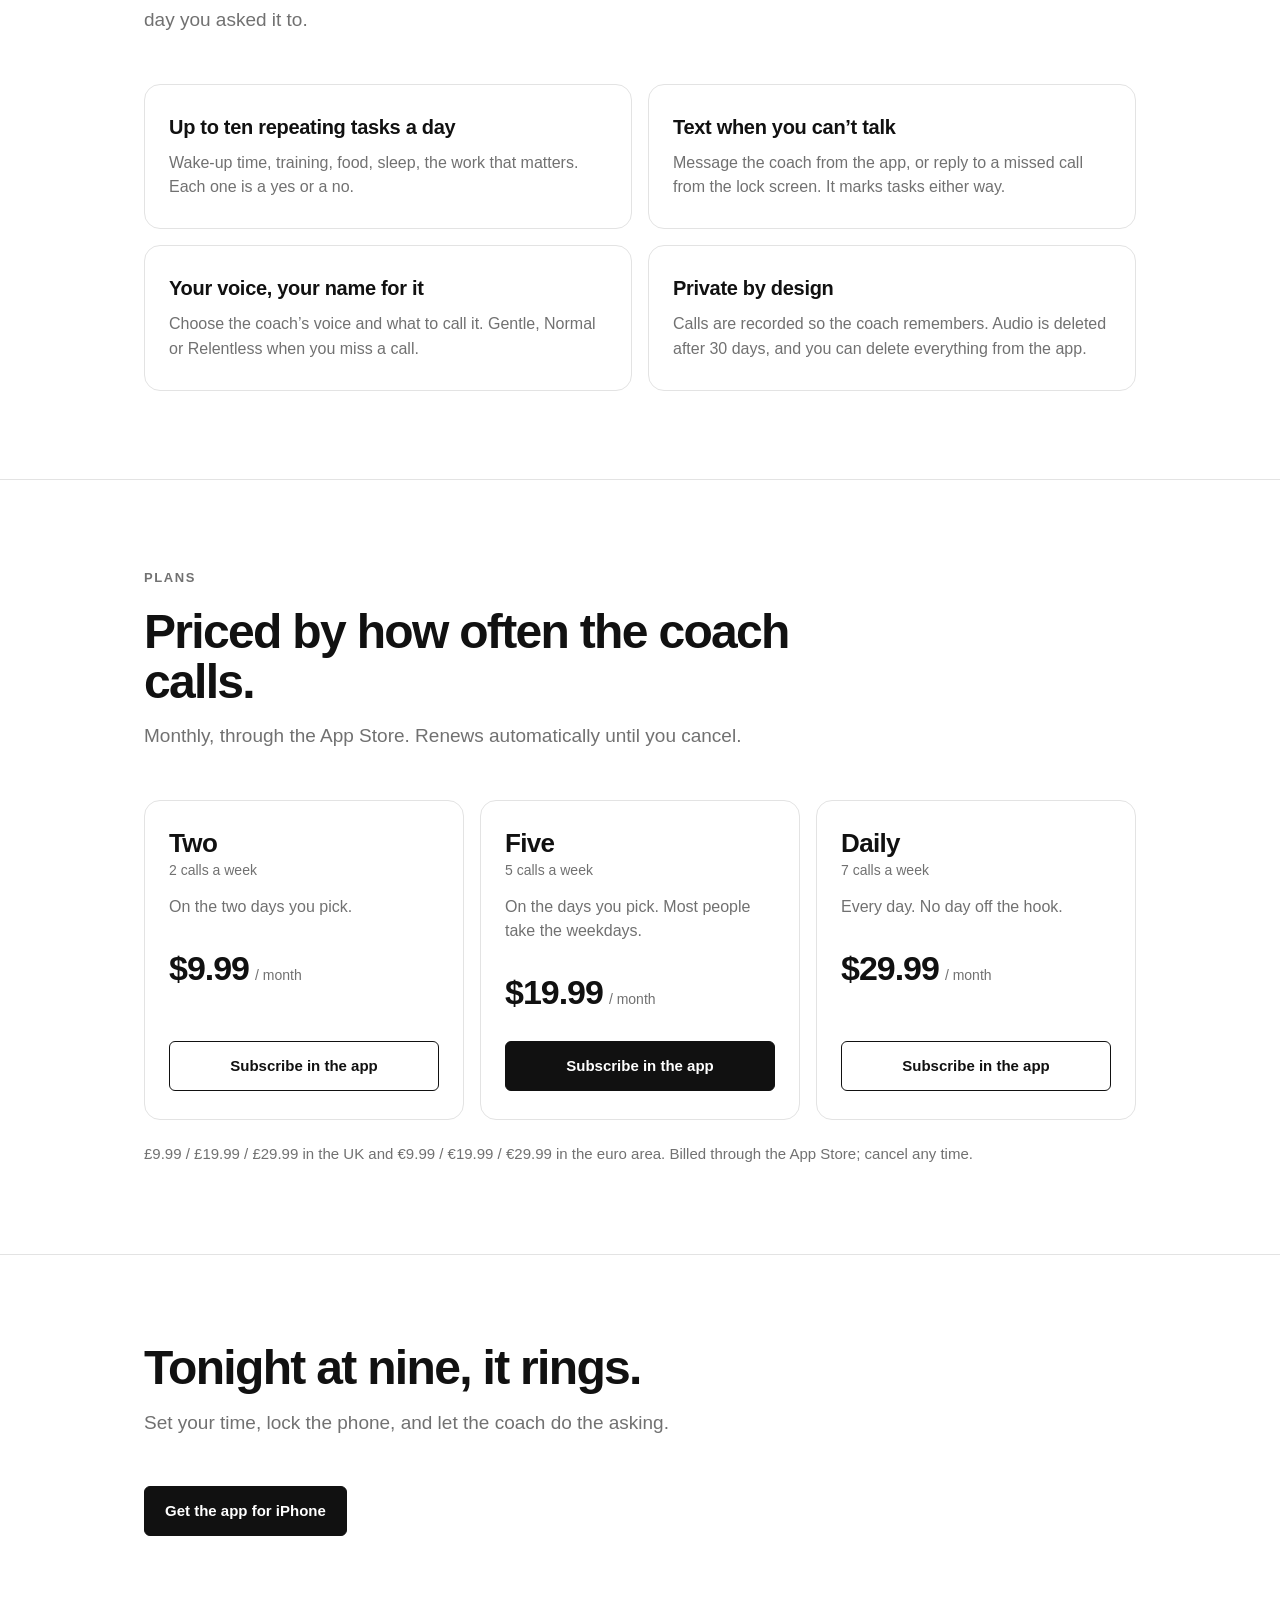
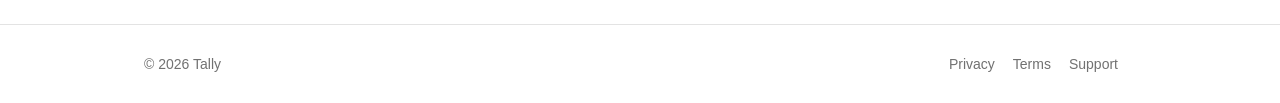
==== commit 4664c8ed: "Site: half-the-points streak (decision 43); privacy processor rows after decision 46 Co-Authored-By:" ====
--- a/index.html
+++ b/index.html
@@ -7,7 +7,7 @@
 <meta name="description" content="Tally is a daily task tracker with an AI coach that rings you, asks how it went, and keeps your streak honest.">
 <meta property="og:title" content="Tally — the coach that calls you">
 <meta property="og:description" content="Plan the few things that matter. At your time, the phone rings and your coach goes through them with you.">
-<link rel="stylesheet" href="style.css?v=4">
+<link rel="stylesheet" href="style.css?v=5">
 </head>
 <body>
 <header class="site">
@@ -43,7 +43,7 @@
       <div class="step"><div class="num">01</div><div><h3>Plan the day</h3><p>Add today’s tasks, or set them to repeat on the days you pick.</p></div></div>
       <div class="step"><div class="num">02</div><div><h3>Pick up the call</h3><p>On your call days, at your time, the phone rings like any other call. Answer from the lock screen.</p></div></div>
       <div class="step"><div class="num">03</div><div><h3>Say how it went</h3><p>The coach goes through your tasks one by one. When you hang up, the coach marks them from what you said. Add tomorrow’s plan while you’re talking.</p></div></div>
-      <div class="step"><div class="num">04</div><div><h3>Keep the streak</h3><p>A day counts when every repeating task is done. Miss one and the coach says so. Ill or travelling? It can freeze a day.</p></div></div>
+      <div class="step"><div class="num">04</div><div><h3>Keep the streak</h3><p>A day counts when you’ve done at least half of what you planned. Fall short and the coach says so. Ill or travelling? It can freeze a day.</p></div></div>
     </div>
   </div>
 </section>
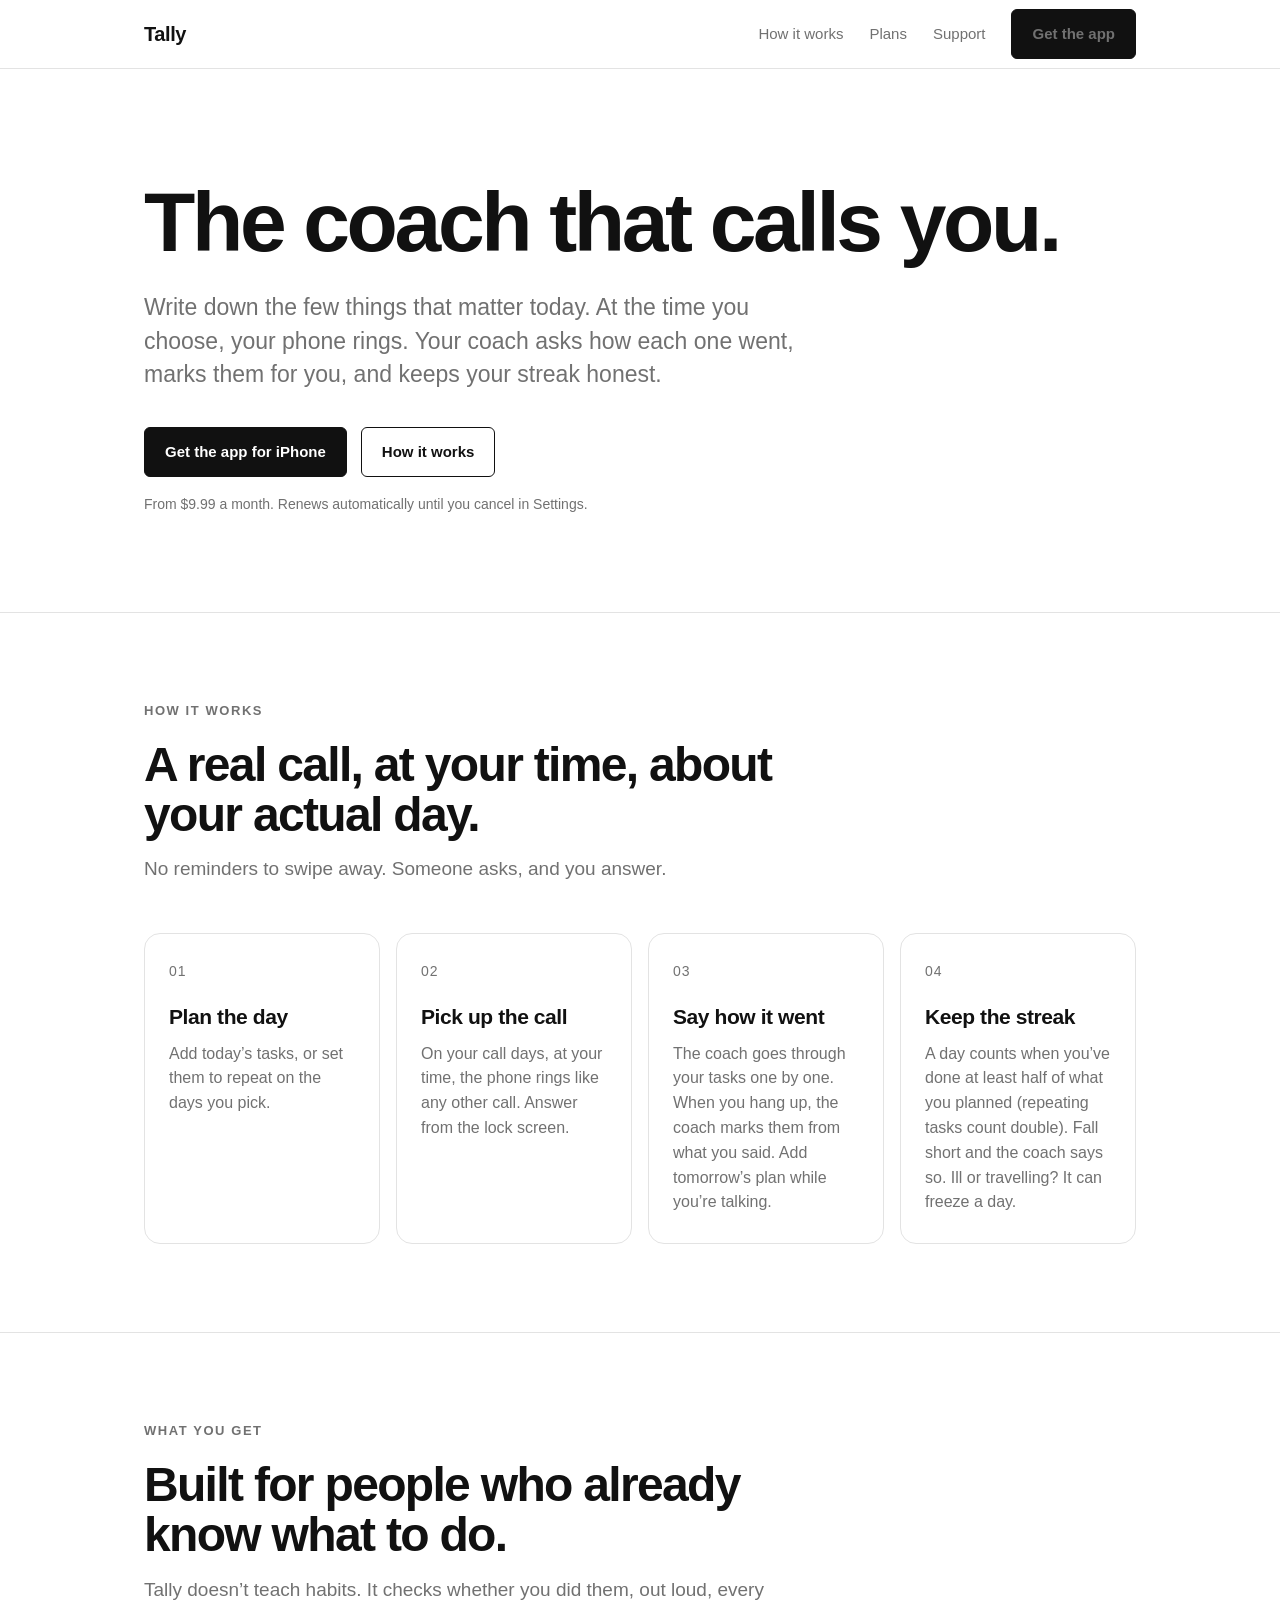
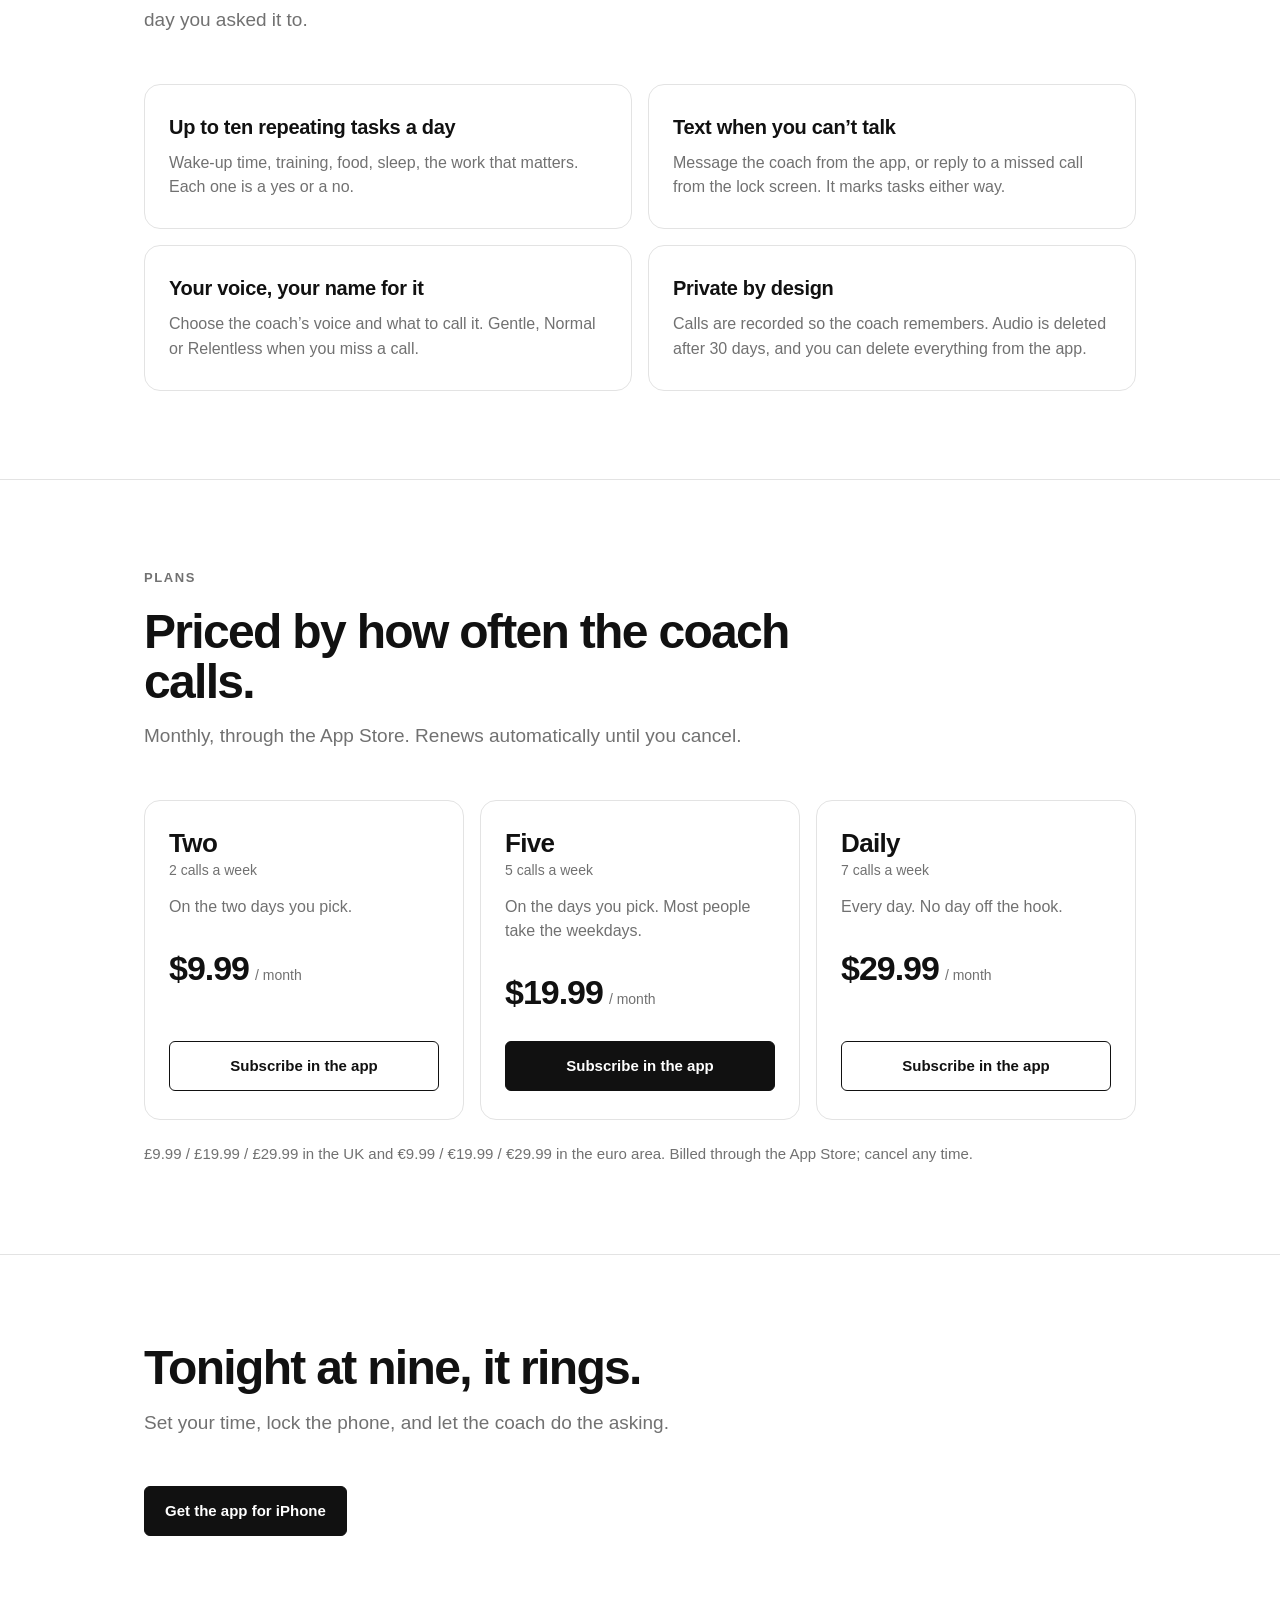
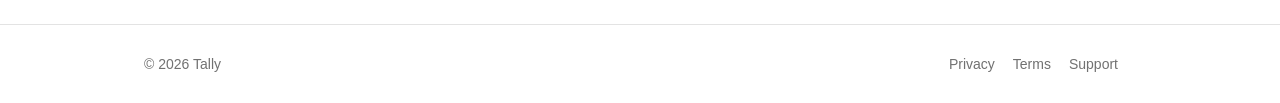
==== commit 08b0ec3a: "Site: review fixes (setup calls still use Anthropic live; post-call changes; weighting) Co-Authored-" ====
--- a/index.html
+++ b/index.html
@@ -43,7 +43,7 @@
       <div class="step"><div class="num">01</div><div><h3>Plan the day</h3><p>Add today’s tasks, or set them to repeat on the days you pick.</p></div></div>
       <div class="step"><div class="num">02</div><div><h3>Pick up the call</h3><p>On your call days, at your time, the phone rings like any other call. Answer from the lock screen.</p></div></div>
       <div class="step"><div class="num">03</div><div><h3>Say how it went</h3><p>The coach goes through your tasks one by one. When you hang up, the coach marks them from what you said. Add tomorrow’s plan while you’re talking.</p></div></div>
-      <div class="step"><div class="num">04</div><div><h3>Keep the streak</h3><p>A day counts when you’ve done at least half of what you planned. Fall short and the coach says so. Ill or travelling? It can freeze a day.</p></div></div>
+      <div class="step"><div class="num">04</div><div><h3>Keep the streak</h3><p>A day counts when you’ve done at least half of what you planned (repeating tasks count double). Fall short and the coach says so. Ill or travelling? It can freeze a day.</p></div></div>
     </div>
   </div>
 </section>
